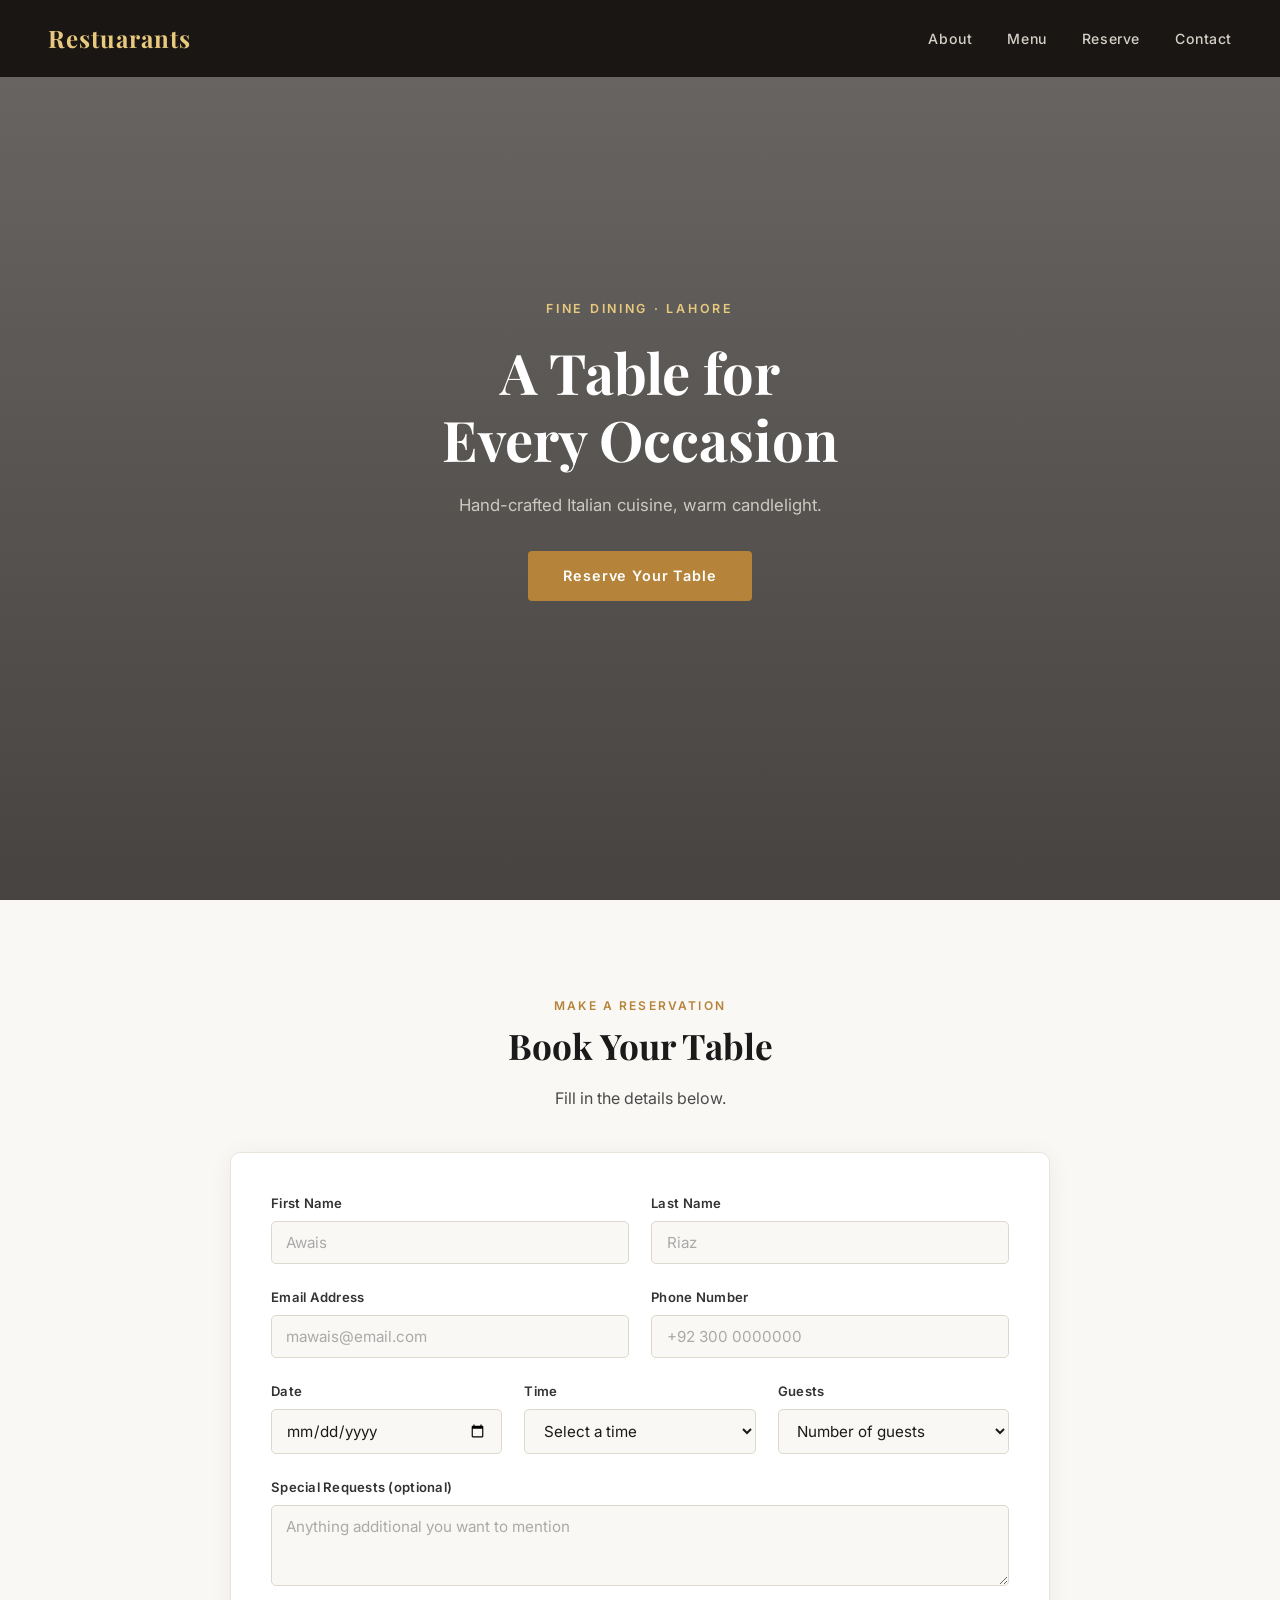
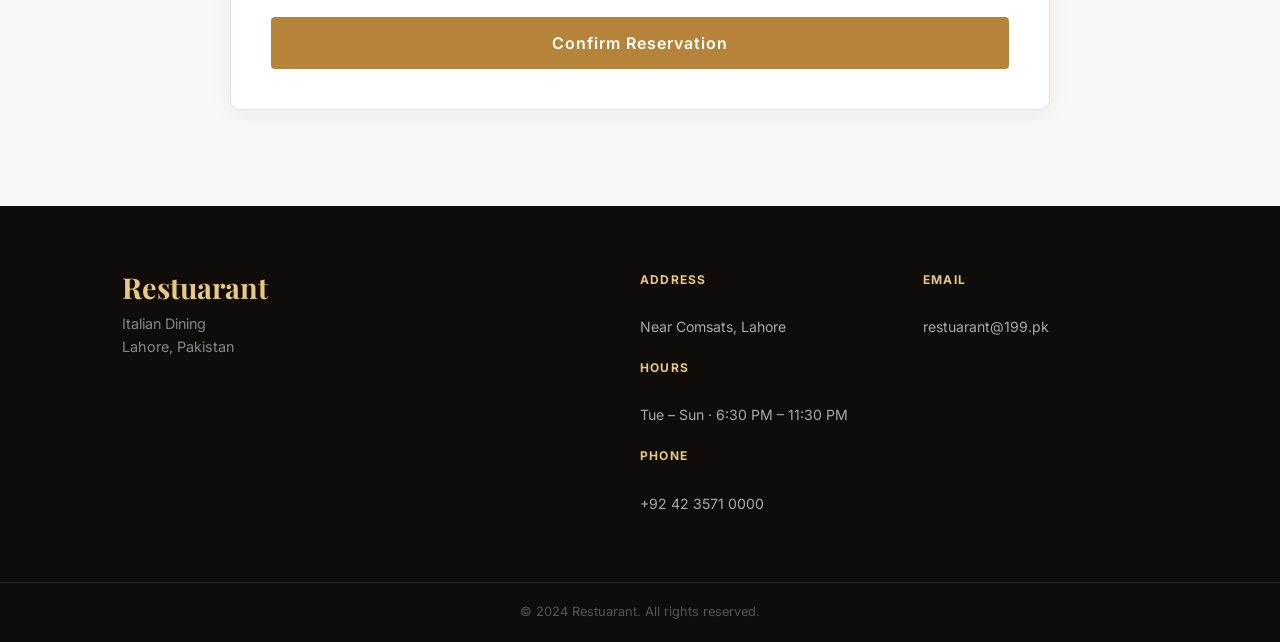
==== index.html @ 274c19af "Updated the layout" ====
<!doctype html>
<html lang="en">
  <head>
    <meta charset="UTF-8" />
    <meta name="viewport" content="width=device-width, initial-scale=1.0" />
    <title>Restaurant</title>
    <link rel="stylesheet" href="style.css" />
    <link
      href="https://fonts.googleapis.com/css2?family=Playfair+Display:wght@400;700&family=Inter:wght@300;400;500;600&display=swap"
      rel="stylesheet"
    />
  </head>
  <body>
    <nav class="navbar">
      <div class="nav-logo">Restuarants</div>
      <ul class="nav-links">
        <li><a href="#about">About</a></li>
        <li><a href="#menu">Menu</a></li>
        <li><a href="#booking">Reserve</a></li>
        <li><a href="#contact">Contact</a></li>
      </ul>
    </nav>

    <section class="hero">
      <div class="hero-overlay"></div>
      <div class="hero-content">
        <p class="hero-eyebrow">Fine Dining · Lahore</p>
        <h1 class="hero-title">A Table for<br />Every Occasion</h1>
        <p class="hero-subtitle">
          Hand-crafted Italian cuisine, warm candlelight.
        </p>
        <a href="#booking" class="btn-primary">Reserve Your Table</a>
      </div>
    </section>

    <!-- BOOKING FORM -->
    <section class="booking" id="booking">
      <div class="container">
        <span class="section-label center">Make a Reservation</span>
        <h2 class="center">Book Your Table</h2>
        <p class="booking-sub center">Fill in the details below.</p>

        <div class="form-card">
          <div class="form-row">
            <div class="form-group">
              <label for="fname">First Name</label>
              <input type="text" id="fname" placeholder="Awais" />
            </div>
            <div class="form-group">
              <label for="lname">Last Name</label>
              <input type="text" id="lname" placeholder="Riaz" />
            </div>
          </div>

          <div class="form-row">
            <div class="form-group">
              <label for="email">Email Address</label>
              <input type="email" id="email" placeholder="mawais@email.com" />
            </div>
            <div class="form-group">
              <label for="phone">Phone Number</label>
              <input type="tel" id="phone" placeholder="+92 300 0000000" />
            </div>
          </div>

          <div class="form-row">
            <div class="form-group">
              <label for="date">Date</label>
              <input type="date" id="date" />
            </div>
            <div class="form-group">
              <label for="time">Time</label>
              <select id="time">
                <option value="">Select a time</option>
                <option>7:00 PM</option>
                <option>7:30 PM</option>
                <option>8:00 PM</option>
                <option>8:30 PM</option>
                <option>9:00 PM</option>
                <option>9:30 PM</option>
              </select>
            </div>
            <div class="form-group">
              <label for="guests">Guests</label>
              <select id="guests">
                <option value="">Number of guests</option>
                <option>1</option>
                <option>2</option>
                <option>3</option>
                <option>4</option>
                <option>5 - 8</option>
                <option>9 or more</option>
              </select>
            </div>
          </div>

          <div class="form-group">
            <label for="notes">Special Requests (optional)</label>
            <textarea
              id="notes"
              rows="3"
              placeholder="Anything additional you want to mention"
            ></textarea>
          </div>

          <button class="btn-primary full-width">Confirm Reservation</button>
        </div>
      </div>
    </section>

    <footer class="footer" id="contact">
      <div class="container footer-grid">
        <div class="footer-brand">
          <h3>Restuarant</h3>
          <p>Italian Dining<br />Lahore, Pakistan</p>
        </div>
        <div class="footer-info">
          <p><strong>Address</strong><br />Near Comsats, Lahore</p>
          <p><strong>Hours</strong><br />Tue – Sun · 6:30 PM – 11:30 PM</p>
          <p><strong>Phone</strong><br />+92 42 3571 0000</p>
        </div>
        <div class="footer-info">
          <p><strong>Email</strong><br />restuarant@199.pk</p>
        </div>
      </div>
      <div class="footer-bottom">
        <p>© 2024 Restuarant. All rights reserved.</p>
      </div>
    </footer>
  </body>
</html>
---- style.css ----
/* =============================================
   LA TAVOLA — RESTAURANT BOOKING PAGE
   style.css
   ============================================= */

/* ---------- RESET & BASE ---------- */
*, *::before, *::after {
  box-sizing: border-box;
  margin: 0;
  padding: 0;
}

html {
  scroll-behavior: smooth;
}

body {
  font-family: 'Inter', sans-serif;
  font-weight: 400;
  color: #1a1a1a;
  background-color: #faf8f5;
  line-height: 1.6;
}

/* ---------- TYPOGRAPHY ---------- */
h1, h2, h3 {
  font-family: 'Playfair Display', serif;
  line-height: 1.2;
}

h1 { font-size: 3.5rem; font-weight: 700; }
h2 { font-size: 2.2rem; font-weight: 700; margin-bottom: 1.2rem; }
h3 { font-size: 1.15rem; font-weight: 700; margin-bottom: 0.4rem; }

p {
  font-size: 1rem;
  color: #4a4a4a;
  margin-bottom: 1rem;
}

.center { text-align: center; }

/* ---------- LAYOUT HELPER ---------- */
.container {
  max-width: 1100px;
  margin: 0 auto;
  padding: 0 2rem;
}

/* ---------- SECTION LABEL (eyebrow) ---------- */
.section-label {
  display: block;
  font-size: 0.75rem;
  font-weight: 600;
  letter-spacing: 0.18em;
  text-transform: uppercase;
  color: #b5843a;
  margin-bottom: 0.6rem;
}

.section-label.center {
  text-align: center;
}

/* ---------- BUTTON ---------- */
.btn-primary {
  display: inline-block;
  background-color: #b5843a;
  color: #fff;
  font-family: 'Inter', sans-serif;
  font-size: 0.9rem;
  font-weight: 600;
  letter-spacing: 0.06em;
  text-decoration: none;
  padding: 0.85rem 2.2rem;
  border: none;
  border-radius: 4px;
  cursor: pointer;
  transition: background-color 0.25s ease;
}

.btn-primary:hover {
  background-color: #9a6e2f;
}

.btn-primary.full-width {
  width: 100%;
  text-align: center;
  margin-top: 0.5rem;
  padding: 1rem;
  font-size: 1rem;
}

/* ============================================================
   NAVBAR
   ============================================================ */
.navbar {
  position: fixed;
  top: 0;
  left: 0;
  width: 100%;
  z-index: 100;
  display: flex;
  justify-content: space-between;
  align-items: center;
  padding: 1.2rem 3rem;
  background-color: rgba(15, 12, 9, 0.88);
  backdrop-filter: blur(6px);
}

.nav-logo {
  font-family: 'Playfair Display', serif;
  font-size: 1.5rem;
  font-weight: 700;
  color: #e8c97e;
  letter-spacing: 0.04em;
}

.nav-links {
  list-style: none;
  display: flex;
  gap: 2.2rem;
}

.nav-links a {
  text-decoration: none;
  color: #d4d0c8;
  font-size: 0.88rem;
  font-weight: 500;
  letter-spacing: 0.04em;
  transition: color 0.2s;
}

.nav-links a:hover {
  color: #e8c97e;
}

/* ============================================================
   HERO SECTION
   ============================================================ */
.hero {
  position: relative;
  height: 100vh;
  min-height: 580px;
  background-image: url('https://images.unsplash.com/photo-1517248135467-4c7edcad34c4?w=1600&auto=format&fit=crop&q=80');
  background-size: cover;
  background-position: center;
  display: flex;
  align-items: center;
  justify-content: center;
}

.hero-overlay {
  position: absolute;
  inset: 0;
  background: linear-gradient(to bottom, rgba(10,7,4,0.60) 0%, rgba(10,7,4,0.75) 100%);
}

.hero-content {
  position: relative;
  text-align: center;
  color: #fff;
  max-width: 680px;
  padding: 0 1.5rem;
}

.hero-eyebrow {
  font-size: 0.78rem;
  font-weight: 600;
  letter-spacing: 0.22em;
  text-transform: uppercase;
  color: #e8c97e;
  margin-bottom: 1.2rem;
}

.hero-title {
  color: #fff;
  margin-bottom: 1.2rem;
}

.hero-subtitle {
  font-size: 1.05rem;
  color: #ccc9c1;
  margin-bottom: 2rem;
}

/* ============================================================
   ABOUT SECTION
   ============================================================ */
.about {
  padding: 6rem 0;
  background-color: #faf8f5;
}

.about-grid {
  display: flex;
  gap: 5rem;
  align-items: center;
  flex-wrap: wrap;
}

.about-text {
  flex: 1;
  min-width: 280px;
}

.about-text h2 {
  margin-bottom: 1rem;
}

.about-stats {
  flex: 0 0 auto;
  display: grid;
  grid-template-columns: 1fr 1fr;
  gap: 2rem;
}

.stat {
  text-align: center;
  padding: 1.5rem 2rem;
  background: #fff;
  border: 1px solid #e8e4dc;
  border-radius: 6px;
}

.stat-number {
  display: block;
  font-family: 'Playfair Display', serif;
  font-size: 2rem;
  font-weight: 700;
  color: #b5843a;
}

.stat-label {
  display: block;
  font-size: 0.78rem;
  font-weight: 500;
  letter-spacing: 0.08em;
  color: #888;
  text-transform: uppercase;
  margin-top: 0.3rem;
}

/* ============================================================
   MENU SECTION
   ============================================================ */
.menu {
  padding: 6rem 0;
  background-color: #f2ede4;
}

.menu h2 {
  margin-bottom: 3rem;
}

.menu-grid {
  display: grid;
  grid-template-columns: repeat(3, 1fr);
  gap: 2rem;
}

.menu-card {
  background: #fff;
  border-radius: 8px;
  overflow: hidden;
  box-shadow: 0 2px 12px rgba(0,0,0,0.07);
  transition: transform 0.25s ease, box-shadow 0.25s ease;
}

.menu-card:hover {
  transform: translateY(-4px);
  box-shadow: 0 8px 28px rgba(0,0,0,0.12);
}

/* Gradient placeholder images for each menu card */
.menu-img {
  height: 190px;
  width: 100%;
}

.menu-img-1 {
  background: linear-gradient(135deg, #e8d5a3 0%, #c8a96e 100%);
}

.menu-img-2 {
  background: linear-gradient(135deg, #c4a882 0%, #8c6340 100%);
}

.menu-img-3 {
  background: linear-gradient(135deg, #d4b896 0%, #a07850 100%);
}

.menu-info {
  padding: 1.4rem;
}

.menu-tag {
  display: inline-block;
  font-size: 0.7rem;
  font-weight: 600;
  letter-spacing: 0.12em;
  text-transform: uppercase;
  color: #b5843a;
  background-color: #fdf3e0;
  padding: 0.2rem 0.6rem;
  border-radius: 3px;
  margin-bottom: 0.7rem;
}

.menu-info p {
  font-size: 0.9rem;
  color: #666;
  margin-bottom: 1rem;
}

.menu-price {
  font-family: 'Playfair Display', serif;
  font-size: 1.1rem;
  font-weight: 700;
  color: #1a1a1a;
}

/* ============================================================
   BOOKING SECTION
   ============================================================ */
.booking {
  padding: 6rem 0;
  background-color: #faf8f5;
}

.booking-sub {
  max-width: 480px;
  margin: 0 auto 2.5rem;
  text-align: center;
}

.form-card {
  background: #fff;
  border: 1px solid #e8e4dc;
  border-radius: 10px;
  padding: 2.5rem;
  max-width: 820px;
  margin: 0 auto;
  box-shadow: 0 4px 24px rgba(0,0,0,0.06);
}

/* Form rows use flexbox */
.form-row {
  display: flex;
  gap: 1.4rem;
  margin-bottom: 1.4rem;
  flex-wrap: wrap;
}

.form-group {
  display: flex;
  flex-direction: column;
  flex: 1;
  min-width: 180px;
}

.form-group label {
  font-size: 0.82rem;
  font-weight: 600;
  color: #333;
  margin-bottom: 0.45rem;
  letter-spacing: 0.02em;
}

.form-group input,
.form-group select,
.form-group textarea {
  font-family: 'Inter', sans-serif;
  font-size: 0.95rem;
  color: #1a1a1a;
  background-color: #faf8f5;
  border: 1px solid #ddd8ce;
  border-radius: 5px;
  padding: 0.7rem 0.9rem;
  outline: none;
  transition: border-color 0.2s ease;
  resize: vertical;
}

.form-group input::placeholder,
.form-group textarea::placeholder {
  color: #aaa;
}

.form-group input:focus,
.form-group select:focus,
.form-group textarea:focus {
  border-color: #b5843a;
  background-color: #fff;
}

/* Standalone form-group (no row wrapper) */
.form-card > .form-group {
  margin-bottom: 1.4rem;
}

/* ============================================================
   FOOTER
   ============================================================ */
.footer {
  background-color: #0f0c09;
  color: #ccc9c0;
  padding: 4rem 0 0;
}

.footer-grid {
  display: grid;
  grid-template-columns: 2fr 1fr 1fr;
  gap: 3rem;
  padding-bottom: 3rem;
}

.footer-brand h3 {
  font-family: 'Playfair Display', serif;
  font-size: 1.8rem;
  color: #e8c97e;
  margin-bottom: 0.5rem;
}

.footer-brand p {
  color: #888;
  font-size: 0.9rem;
}

.footer-info p {
  font-size: 0.88rem;
  color: #aaa;
  margin-bottom: 1.2rem;
}

.footer-info strong {
  display: block;
  color: #e8c97e;
  font-size: 0.75rem;
  letter-spacing: 0.1em;
  text-transform: uppercase;
  margin-bottom: 0.3rem;
}

.footer-bottom {
  border-top: 1px solid #2a2620;
  padding: 1.2rem 2rem;
  text-align: center;
}

.footer-bottom p {
  font-size: 0.8rem;
  color: #555;
  margin: 0;
}

/* ============================================================
   RESPONSIVE — CSS GRID adapts at smaller screens
   ============================================================ */
@media (max-width: 900px) {
  h1 { font-size: 2.6rem; }

  .navbar { padding: 1rem 1.5rem; }

  .about-grid {
    flex-direction: column;
    gap: 3rem;
  }

  .menu-grid {
    grid-template-columns: 1fr 1fr;
  }

  .footer-grid {
    grid-template-columns: 1fr 1fr;
  }
}

@media (max-width: 600px) {
  h1 { font-size: 2rem; }
  h2 { font-size: 1.7rem; }

  .nav-links { display: none; }

  .menu-grid {
    grid-template-columns: 1fr;
  }

  .form-row {
    flex-direction: column;
  }

  .footer-grid {
    grid-template-columns: 1fr;
  }

  .about-stats {
    grid-template-columns: 1fr 1fr;
    width: 100%;
  }
}
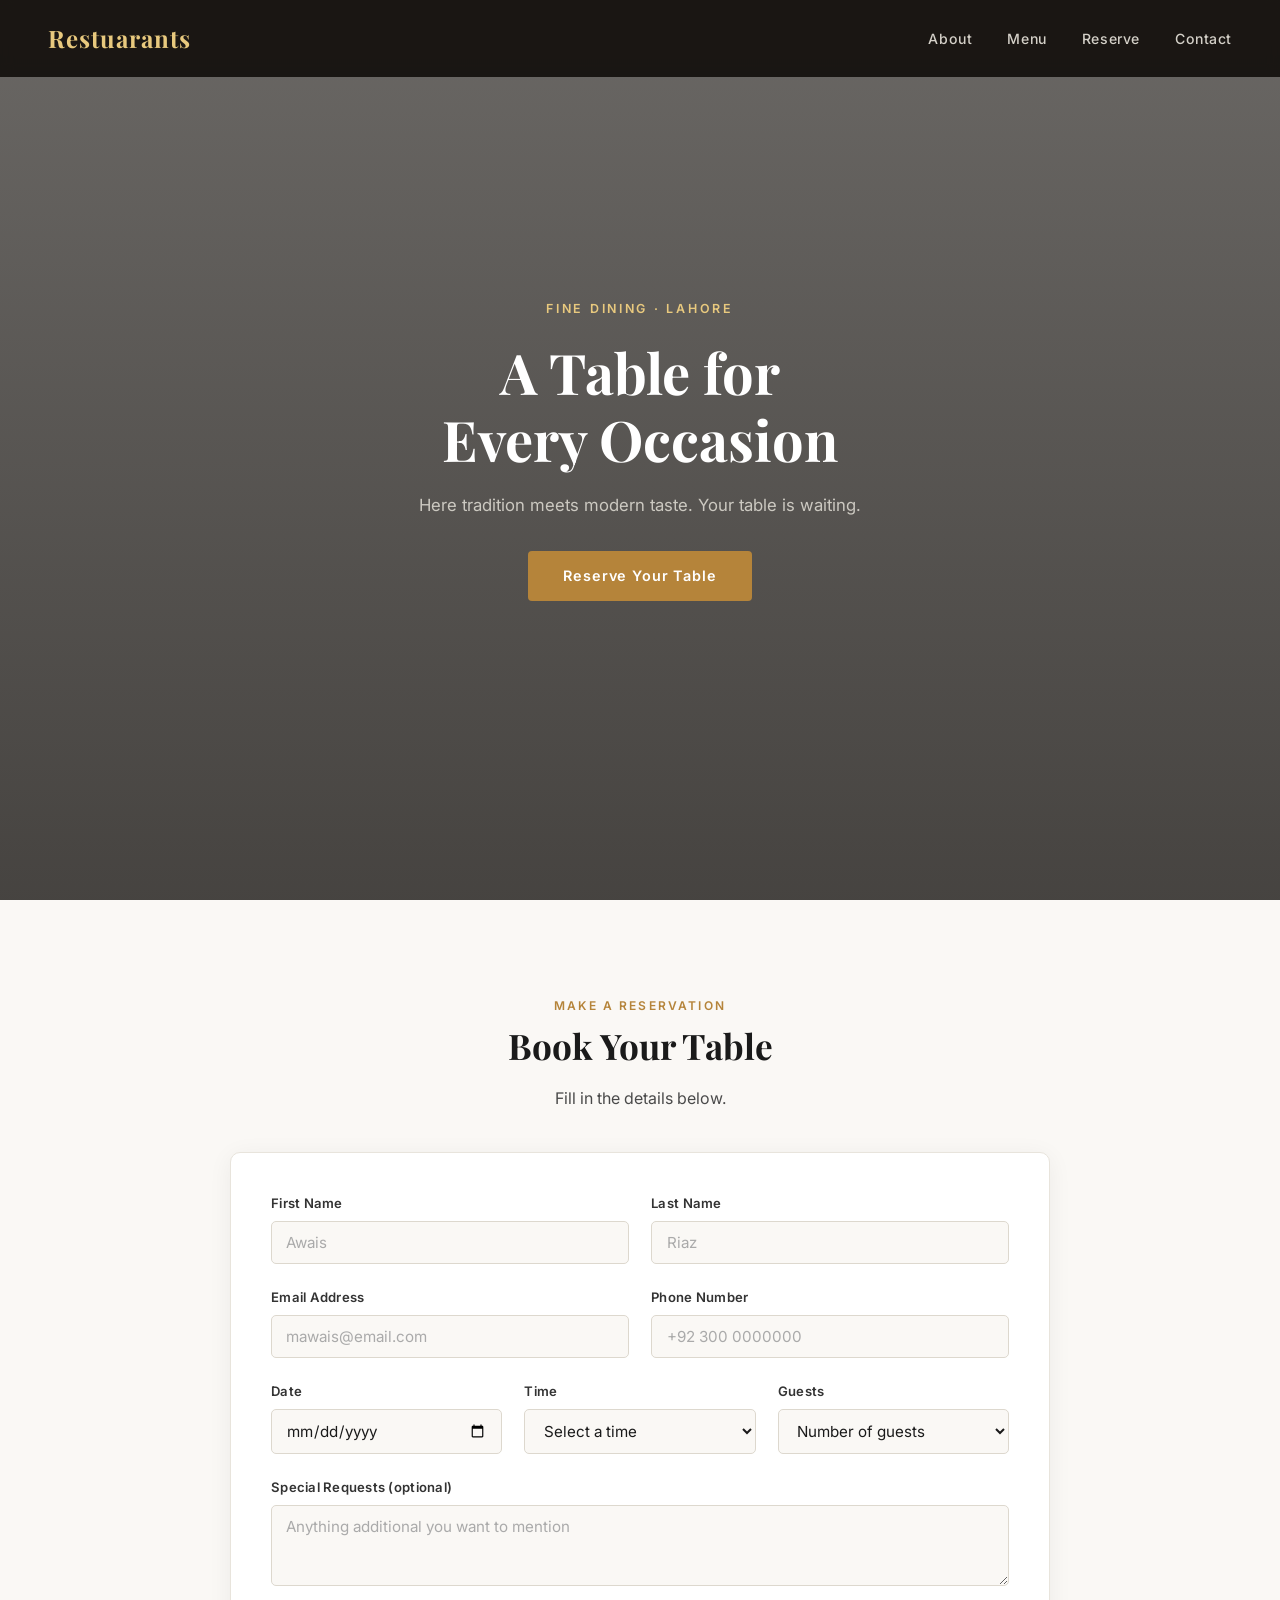
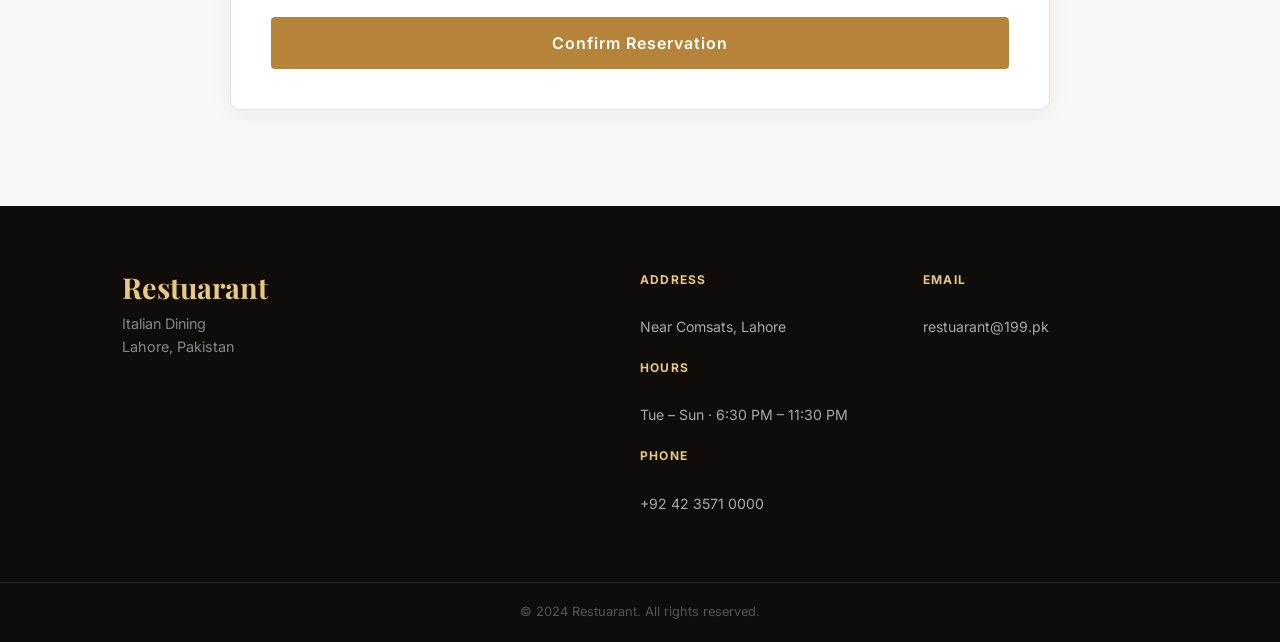
==== commit ba1f33d5: "Updated the landing page tag line" ====
--- a/index.html
+++ b/index.html
@@ -27,13 +27,12 @@
         <p class="hero-eyebrow">Fine Dining · Lahore</p>
         <h1 class="hero-title">A Table for<br />Every Occasion</h1>
         <p class="hero-subtitle">
-          Hand-crafted Italian cuisine, warm candlelight.
+          Here tradition meets modern taste. Your table is waiting.
         </p>
         <a href="#booking" class="btn-primary">Reserve Your Table</a>
       </div>
     </section>
 
-    <!-- BOOKING FORM -->
     <section class="booking" id="booking">
       <div class="container">
         <span class="section-label center">Make a Reservation</span>
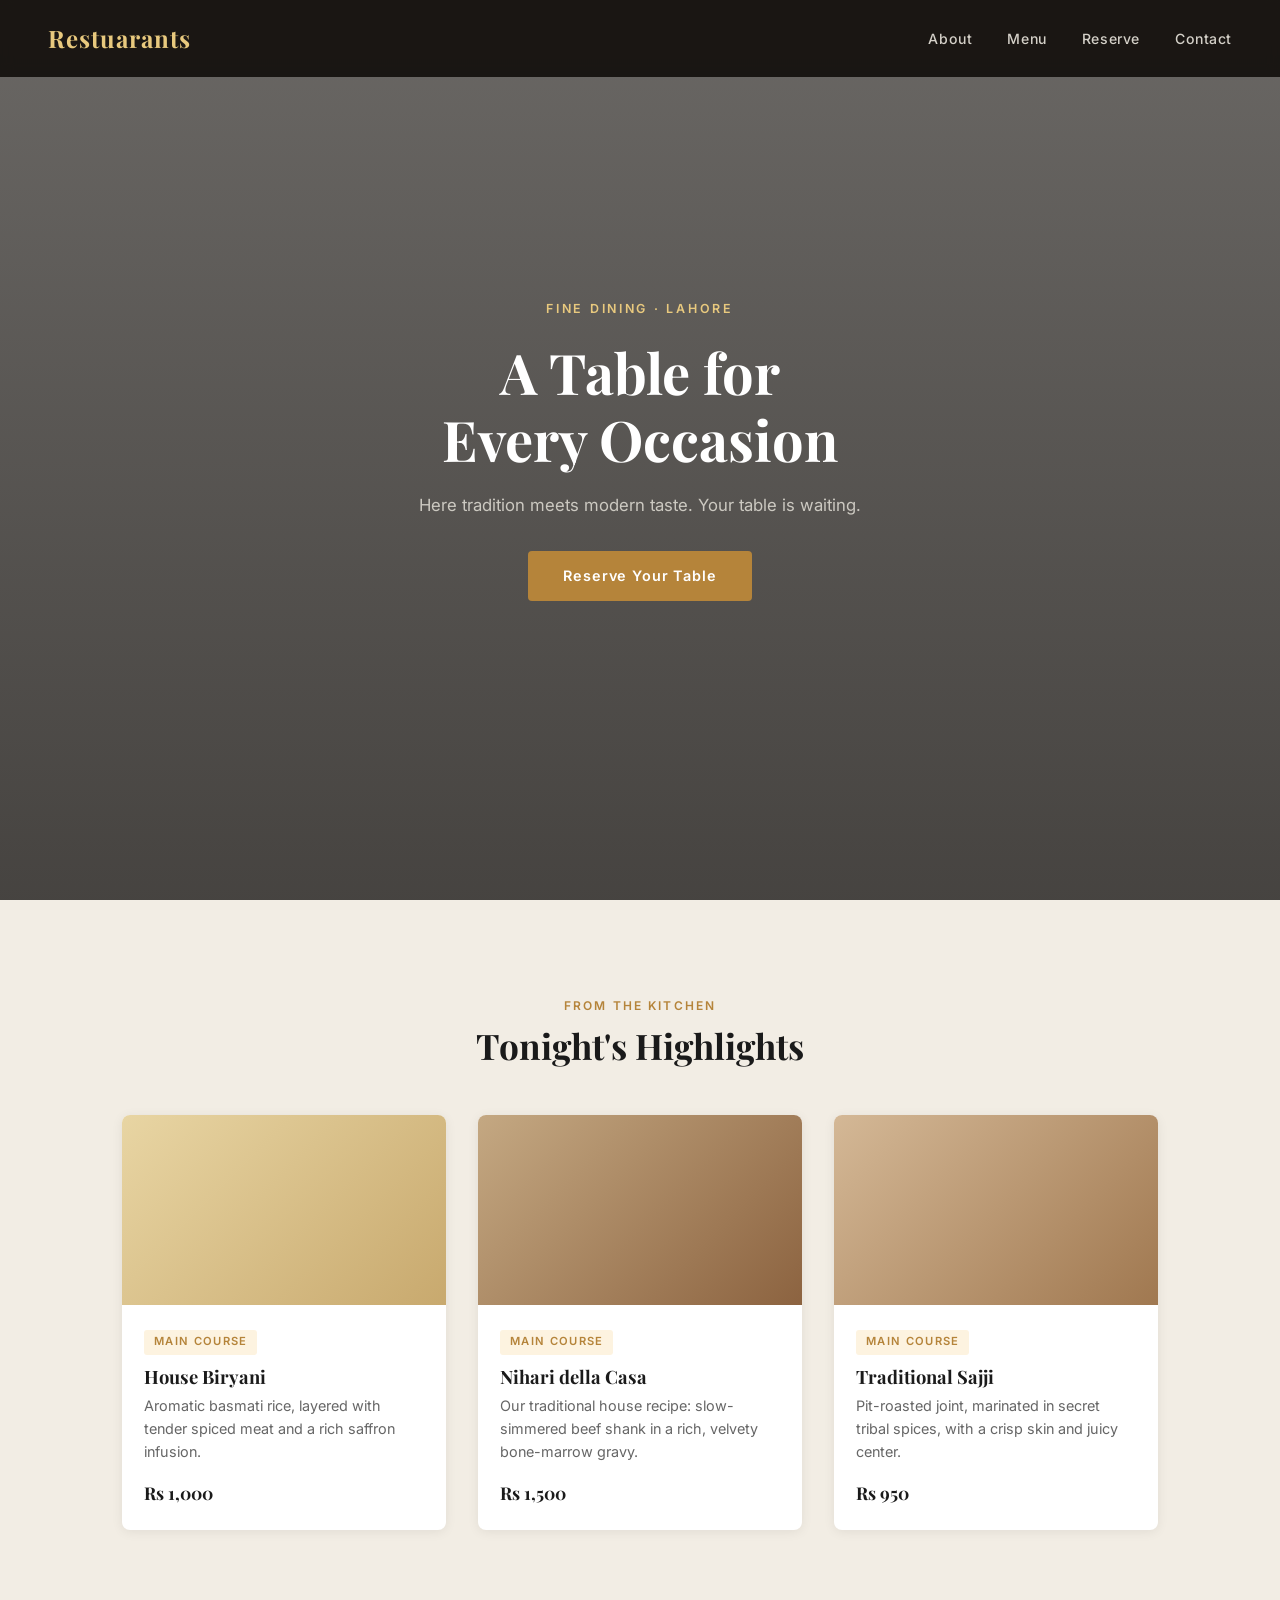
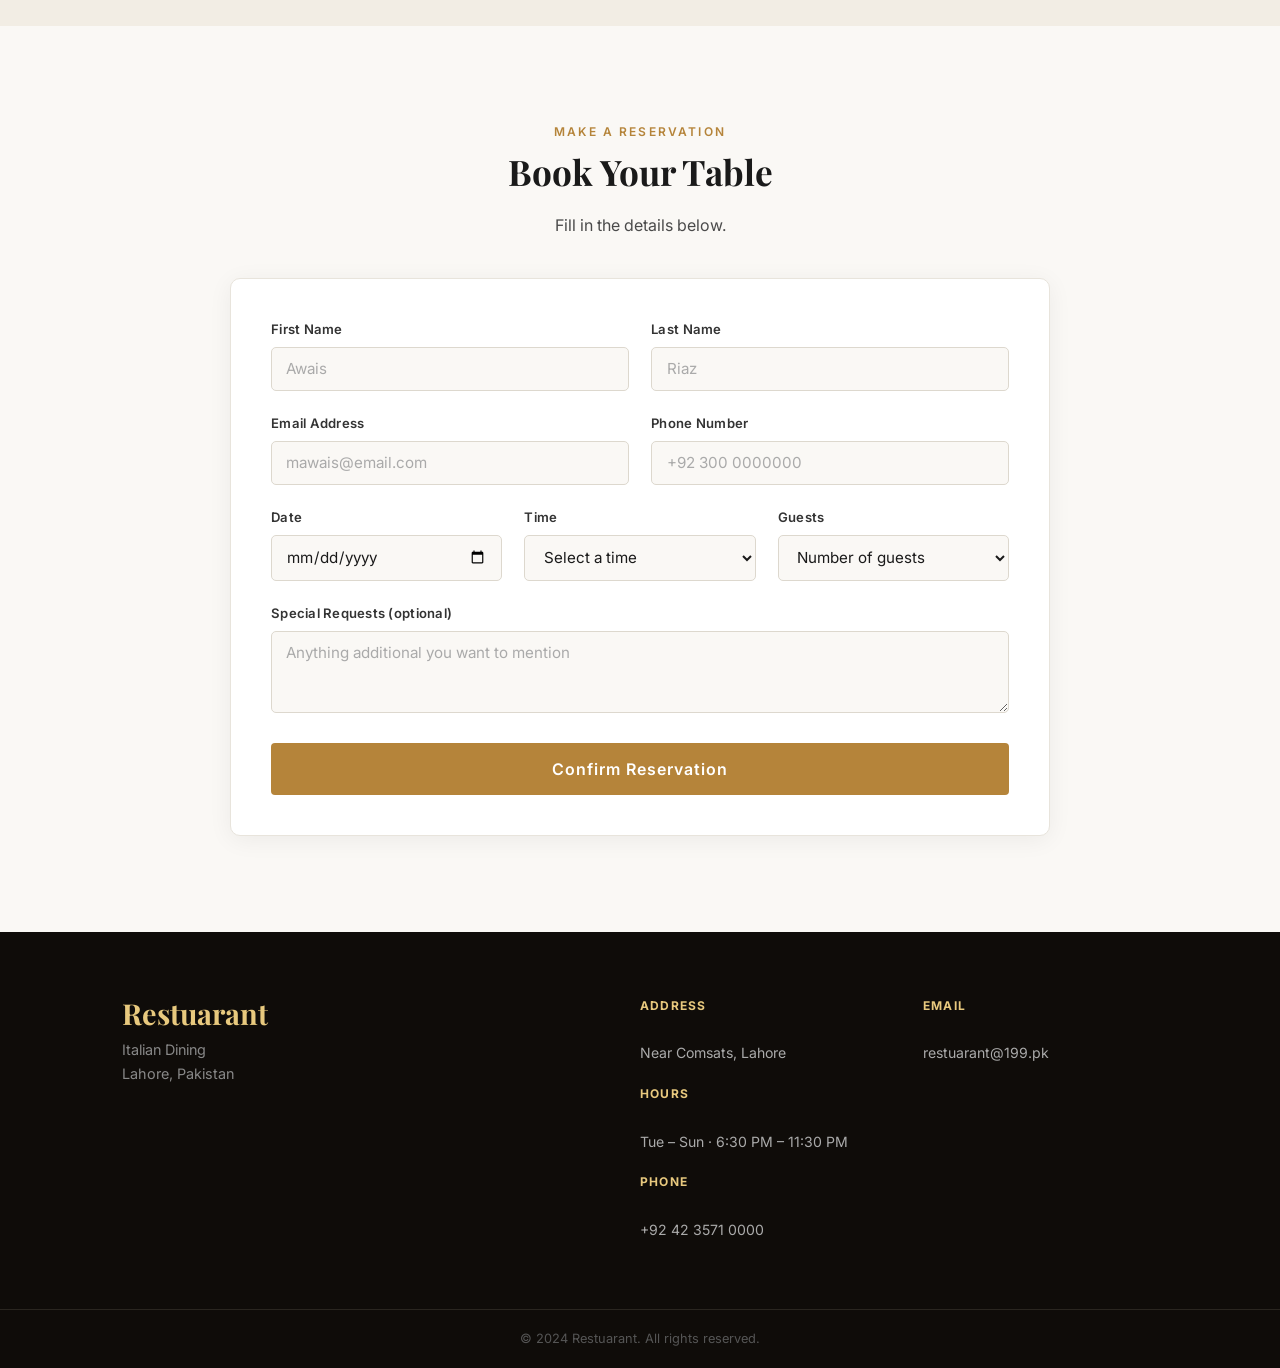
==== commit 560c4c4b: "Added the Menu section" ====
--- a/index.html
+++ b/index.html
@@ -30,6 +30,53 @@
           Here tradition meets modern taste. Your table is waiting.
         </p>
         <a href="#booking" class="btn-primary">Reserve Your Table</a>
+      </div>
+    </section>
+
+    <section class="menu" id="menu">
+      <div class="container">
+        <span class="section-label center">From the Kitchen</span>
+        <h2 class="center">Tonight's Highlights</h2>
+        <div class="menu-grid">
+          <div class="menu-card">
+            <div class="menu-img menu-img-1"></div>
+            <div class="menu-info">
+              <span class="menu-tag">Main Course</span>
+              <h3>House Biryani</h3>
+              <p>
+                Aromatic basmati rice, layered with tender spiced meat and a
+                rich saffron infusion.
+              </p>
+              <span class="menu-price">Rs 1,000</span>
+            </div>
+          </div>
+
+          <div class="menu-card">
+            <div class="menu-img menu-img-2"></div>
+            <div class="menu-info">
+              <span class="menu-tag">Main Course</span>
+              <h3>Nihari della Casa</h3>
+              <p>
+                Our traditional house recipe: slow-simmered beef shank in a
+                rich, velvety bone-marrow gravy.
+              </p>
+              <span class="menu-price">Rs 1,500</span>
+            </div>
+          </div>
+
+          <div class="menu-card">
+            <div class="menu-img menu-img-3"></div>
+            <div class="menu-info">
+              <span class="menu-tag">Main Course</span>
+              <h3>Traditional Sajji</h3>
+              <p>
+                Pit-roasted joint, marinated in secret tribal spices, with a
+                crisp skin and juicy center.
+              </p>
+              <span class="menu-price">Rs 950</span>
+            </div>
+          </div>
+        </div>
       </div>
     </section>
 
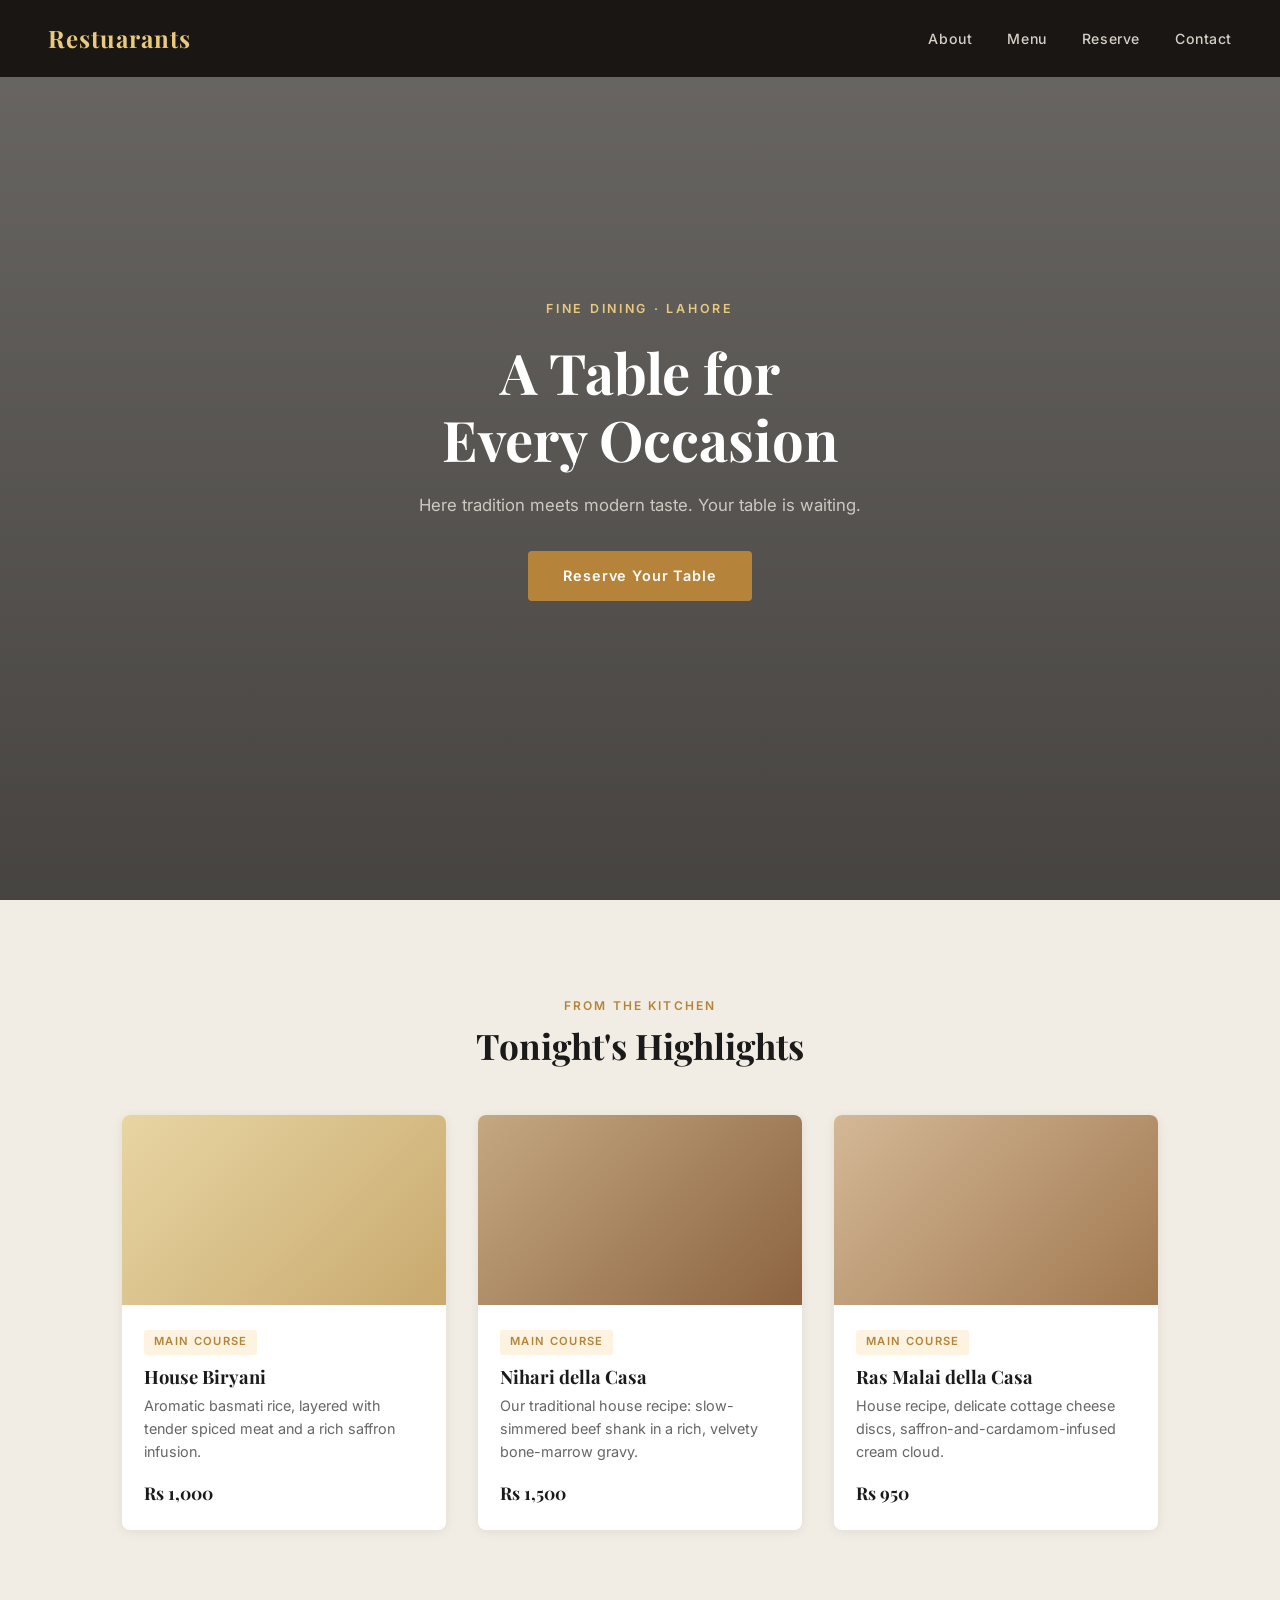
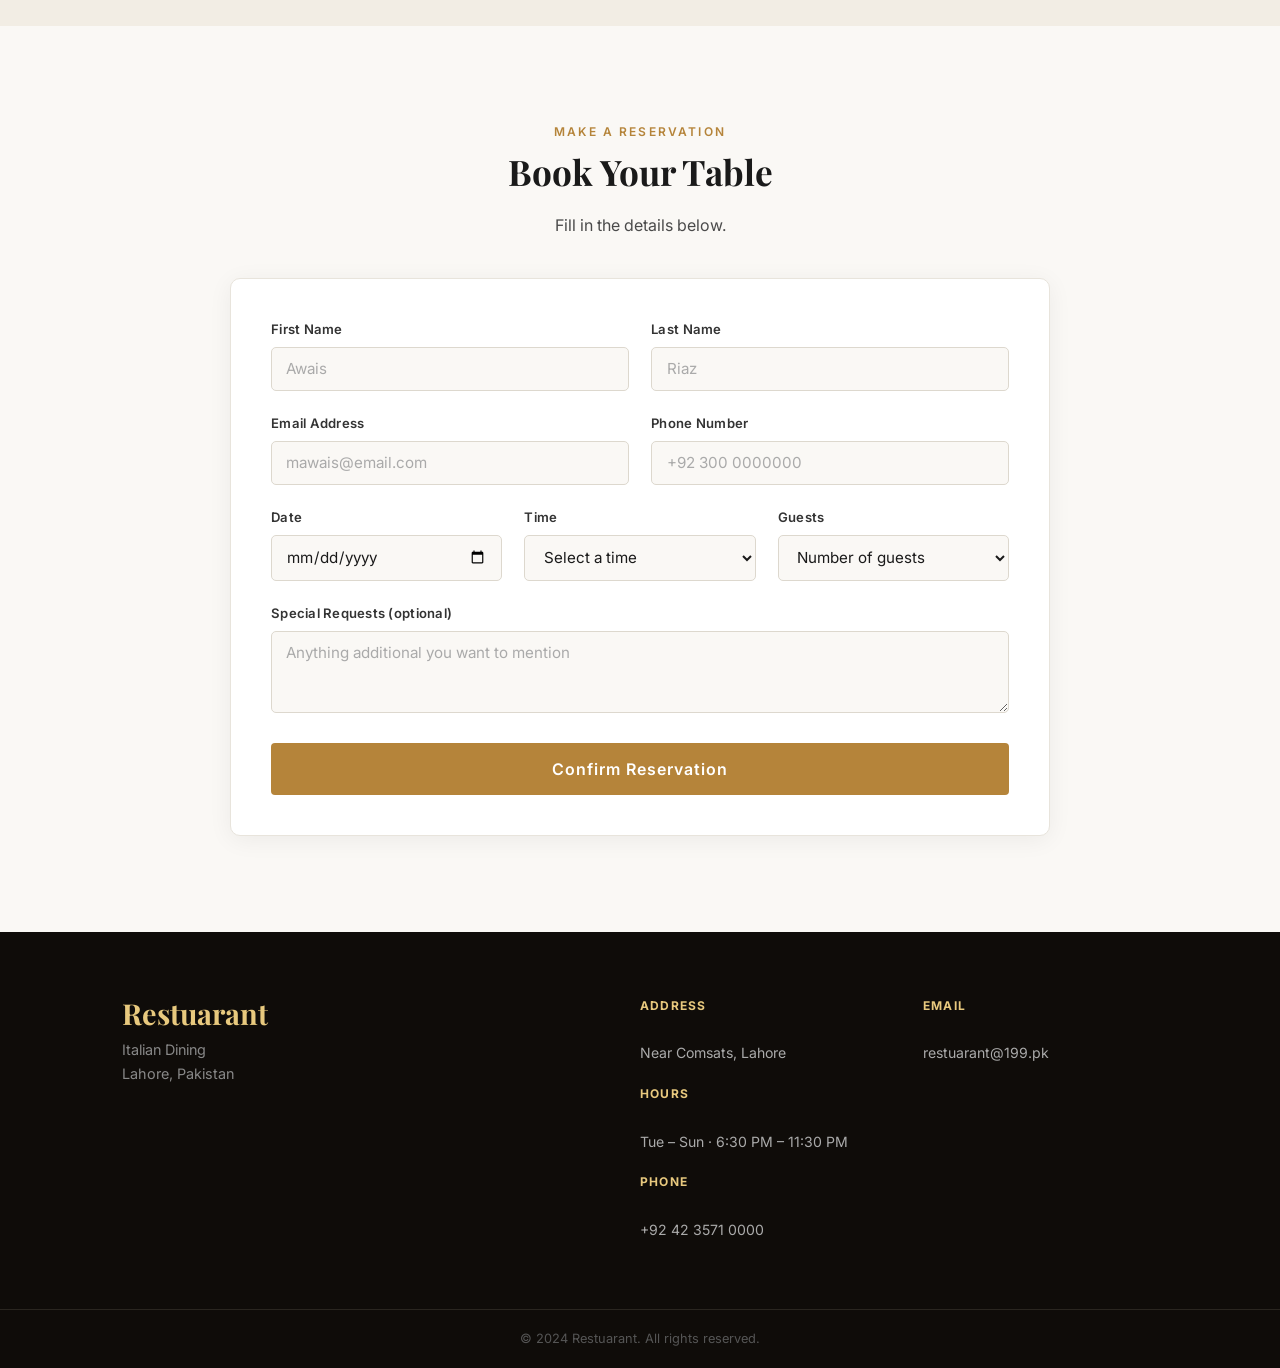
==== commit 9d71a6a9: "Updated the menu by adding the Dessert" ====
--- a/index.html
+++ b/index.html
@@ -68,10 +68,10 @@
             <div class="menu-img menu-img-3"></div>
             <div class="menu-info">
               <span class="menu-tag">Main Course</span>
-              <h3>Traditional Sajji</h3>
+              <h3>Ras Malai della Casa</h3>
               <p>
-                Pit-roasted joint, marinated in secret tribal spices, with a
-                crisp skin and juicy center.
+                House recipe, delicate cottage cheese discs,
+                saffron-and-cardamom-infused cream cloud.
               </p>
               <span class="menu-price">Rs 950</span>
             </div>
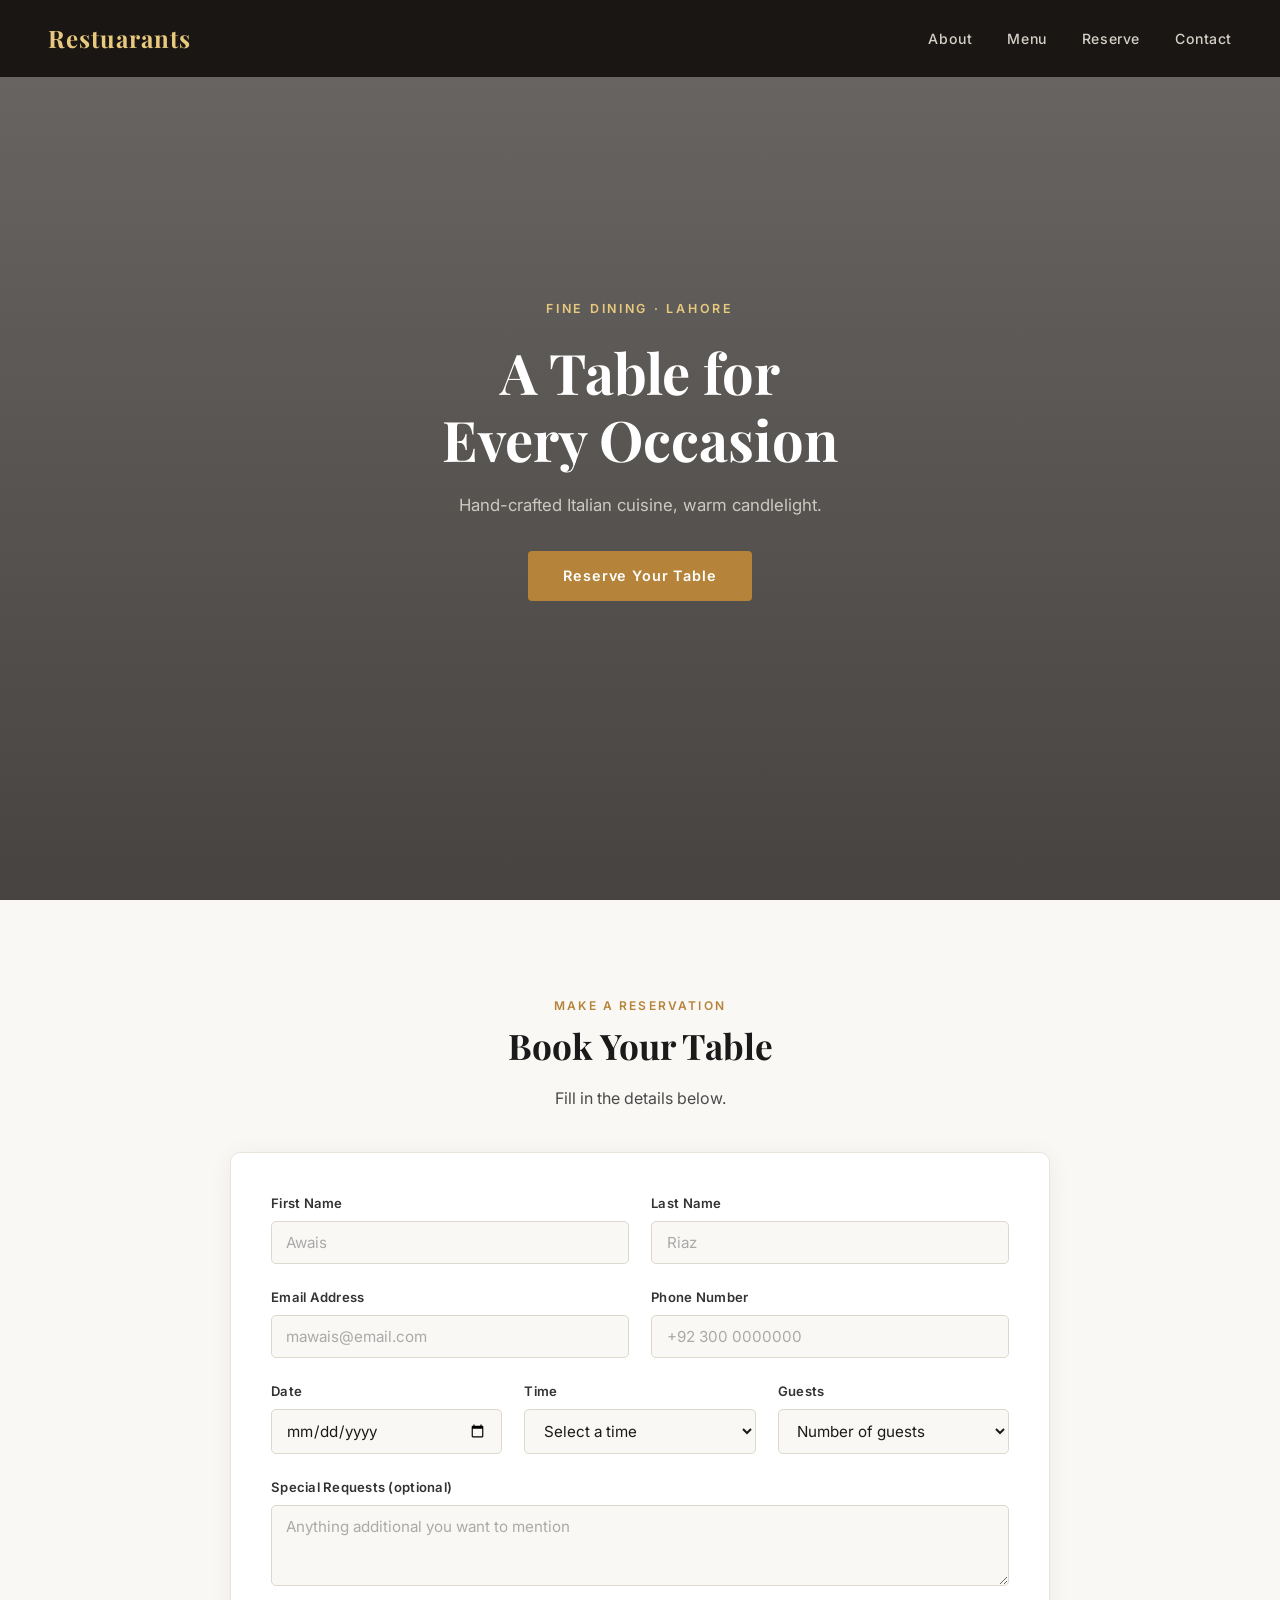
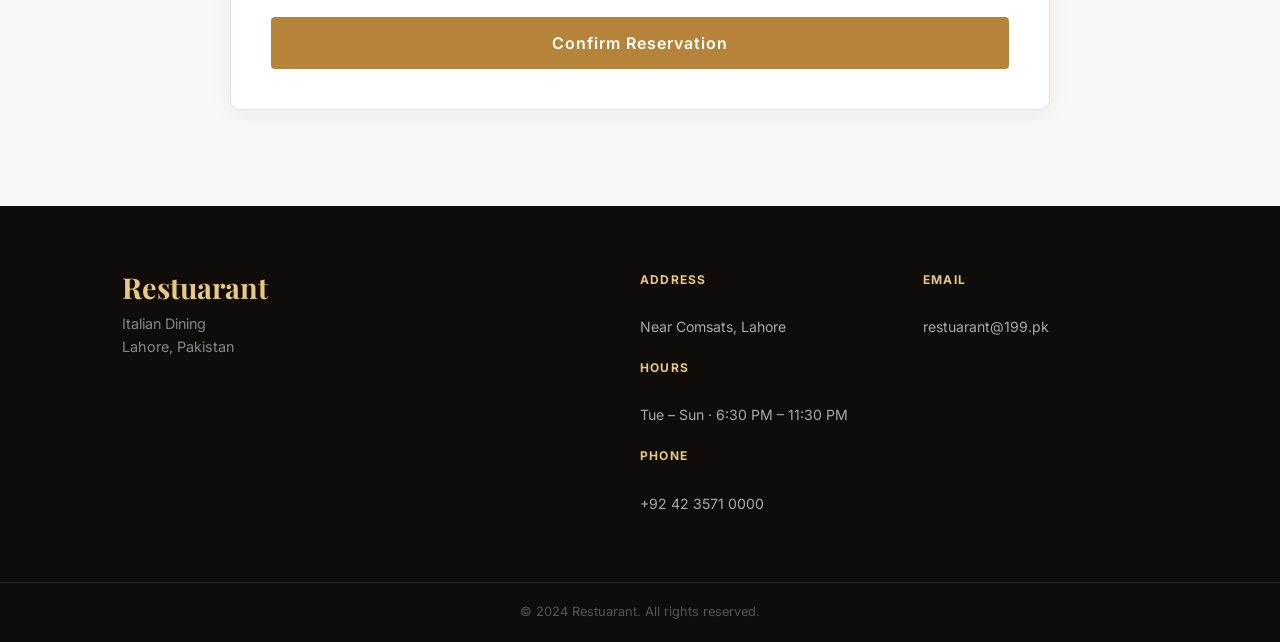
==== commit 57c38935: "Updated the local  repository" ====
--- a/index.html
+++ b/index.html
@@ -27,56 +27,9 @@
         <p class="hero-eyebrow">Fine Dining · Lahore</p>
         <h1 class="hero-title">A Table for<br />Every Occasion</h1>
         <p class="hero-subtitle">
-          Here tradition meets modern taste. Your table is waiting.
+          Hand-crafted Italian cuisine, warm candlelight.
         </p>
         <a href="#booking" class="btn-primary">Reserve Your Table</a>
-      </div>
-    </section>
-
-    <section class="menu" id="menu">
-      <div class="container">
-        <span class="section-label center">From the Kitchen</span>
-        <h2 class="center">Tonight's Highlights</h2>
-        <div class="menu-grid">
-          <div class="menu-card">
-            <div class="menu-img menu-img-1"></div>
-            <div class="menu-info">
-              <span class="menu-tag">Main Course</span>
-              <h3>House Biryani</h3>
-              <p>
-                Aromatic basmati rice, layered with tender spiced meat and a
-                rich saffron infusion.
-              </p>
-              <span class="menu-price">Rs 1,000</span>
-            </div>
-          </div>
-
-          <div class="menu-card">
-            <div class="menu-img menu-img-2"></div>
-            <div class="menu-info">
-              <span class="menu-tag">Main Course</span>
-              <h3>Nihari della Casa</h3>
-              <p>
-                Our traditional house recipe: slow-simmered beef shank in a
-                rich, velvety bone-marrow gravy.
-              </p>
-              <span class="menu-price">Rs 1,500</span>
-            </div>
-          </div>
-
-          <div class="menu-card">
-            <div class="menu-img menu-img-3"></div>
-            <div class="menu-info">
-              <span class="menu-tag">Main Course</span>
-              <h3>Ras Malai della Casa</h3>
-              <p>
-                House recipe, delicate cottage cheese discs,
-                saffron-and-cardamom-infused cream cloud.
-              </p>
-              <span class="menu-price">Rs 950</span>
-            </div>
-          </div>
-        </div>
       </div>
     </section>
 
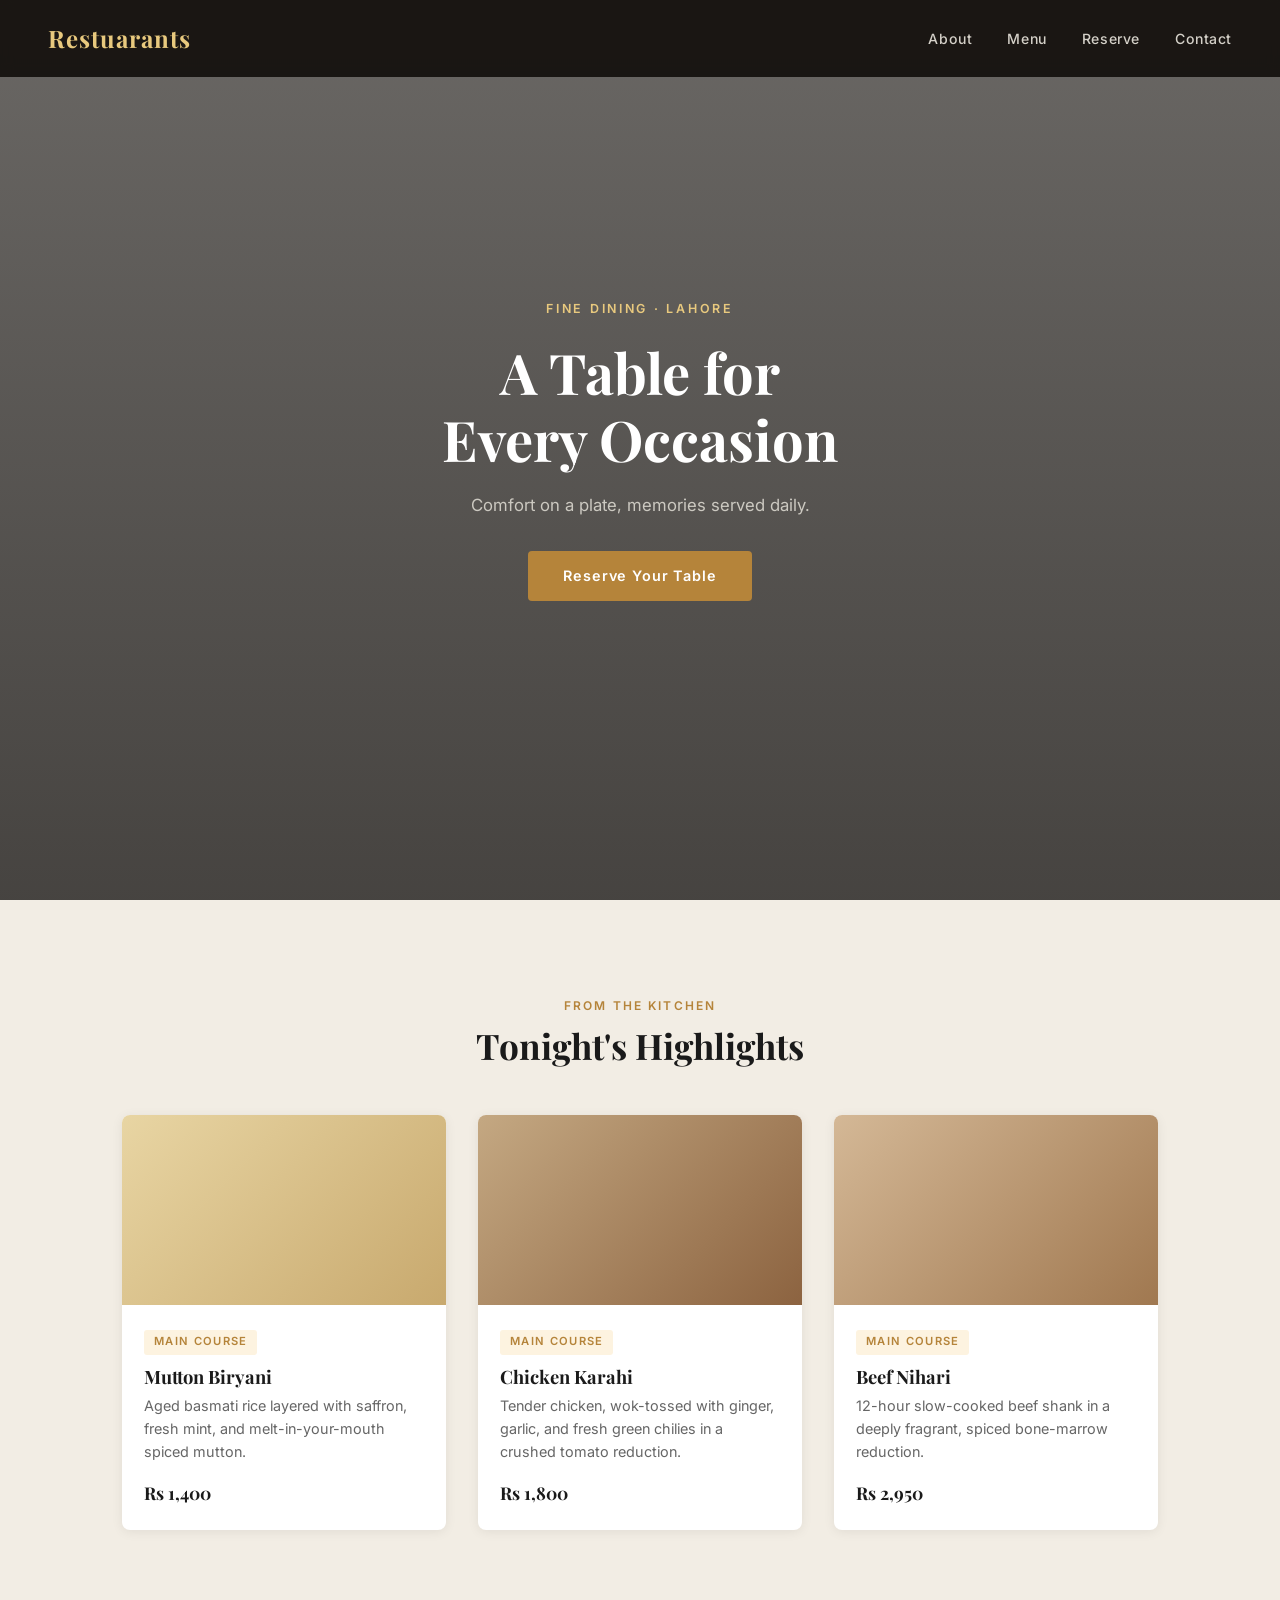
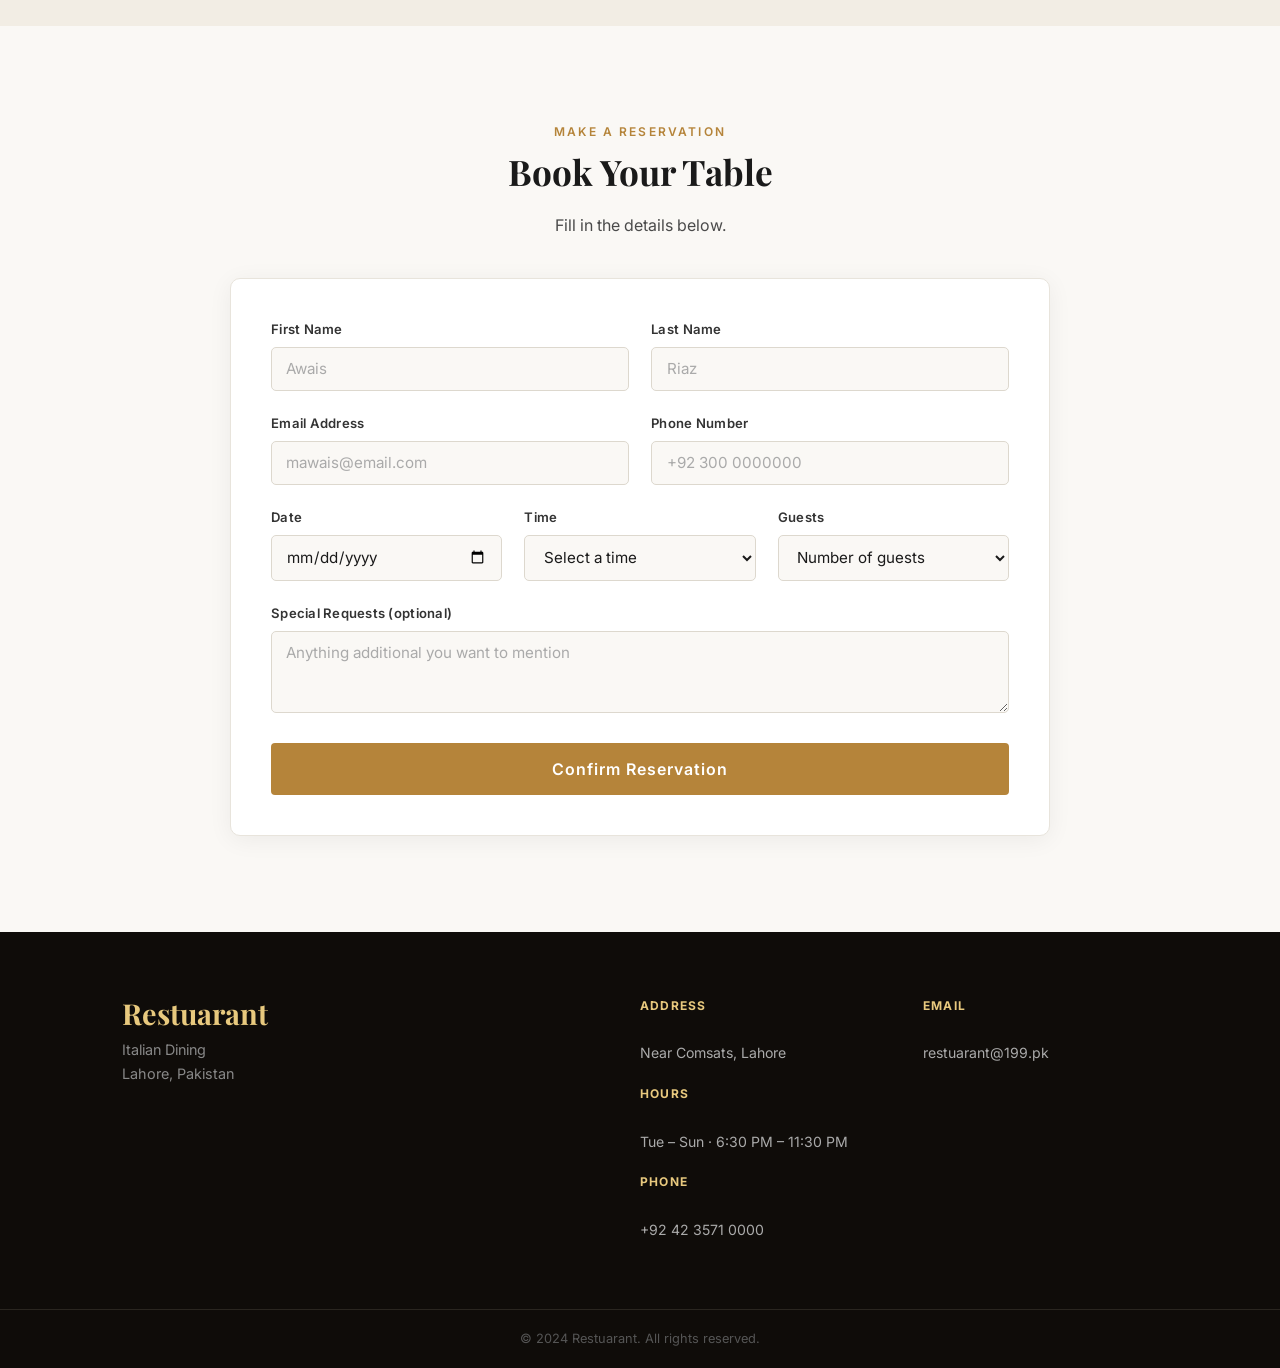
==== commit b22dea3a: "Updated the menu section" ====
--- a/index.html
+++ b/index.html
@@ -26,10 +26,57 @@
       <div class="hero-content">
         <p class="hero-eyebrow">Fine Dining · Lahore</p>
         <h1 class="hero-title">A Table for<br />Every Occasion</h1>
-        <p class="hero-subtitle">
-          Hand-crafted Italian cuisine, warm candlelight.
-        </p>
+        <p class="hero-subtitle">Comfort on a plate, memories served daily.</p>
         <a href="#booking" class="btn-primary">Reserve Your Table</a>
+      </div>
+    </section>
+
+    <!-- menu section -->
+
+    <section class="menu" id="menu">
+      <div class="container">
+        <span class="section-label center">From the Kitchen</span>
+        <h2 class="center">Tonight's Highlights</h2>
+        <div class="menu-grid">
+          <div class="menu-card">
+            <div class="menu-img menu-img-1"></div>
+            <div class="menu-info">
+              <span class="menu-tag">Main Course</span>
+              <h3>Mutton Biryani</h3>
+              <p>
+                Aged basmati rice layered with saffron, fresh mint, and
+                melt-in-your-mouth spiced mutton.
+              </p>
+              <span class="menu-price">Rs 1,400</span>
+            </div>
+          </div>
+
+          <div class="menu-card">
+            <div class="menu-img menu-img-2"></div>
+            <div class="menu-info">
+              <span class="menu-tag">Main Course</span>
+              <h3>Chicken Karahi</h3>
+              <p>
+                Tender chicken, wok-tossed with ginger, garlic, and fresh green
+                chilies in a crushed tomato reduction.
+              </p>
+              <span class="menu-price">Rs 1,800</span>
+            </div>
+          </div>
+
+          <div class="menu-card">
+            <div class="menu-img menu-img-3"></div>
+            <div class="menu-info">
+              <span class="menu-tag">Main course</span>
+              <h3>Beef Nihari</h3>
+              <p>
+                12-hour slow-cooked beef shank in a deeply fragrant, spiced
+                bone-marrow reduction.
+              </p>
+              <span class="menu-price">Rs 2,950</span>
+            </div>
+          </div>
+        </div>
       </div>
     </section>
 
--- a/style.css
+++ b/style.css
@@ -1,10 +1,6 @@
-/* =============================================
-   LA TAVOLA — RESTAURANT BOOKING PAGE
-   style.css
-   ============================================= */
-
-/* ---------- RESET & BASE ---------- */
-*, *::before, *::after {
+*,
+*::before,
+*::after {
   box-sizing: border-box;
   margin: 0;
   padding: 0;
@@ -15,22 +11,34 @@
 }
 
 body {
-  font-family: 'Inter', sans-serif;
+  font-family: "Inter", sans-serif;
   font-weight: 400;
   color: #1a1a1a;
   background-color: #faf8f5;
   line-height: 1.6;
 }
 
-/* ---------- TYPOGRAPHY ---------- */
-h1, h2, h3 {
-  font-family: 'Playfair Display', serif;
+h1,
+h2,
+h3 {
+  font-family: "Playfair Display", serif;
   line-height: 1.2;
 }
 
-h1 { font-size: 3.5rem; font-weight: 700; }
-h2 { font-size: 2.2rem; font-weight: 700; margin-bottom: 1.2rem; }
-h3 { font-size: 1.15rem; font-weight: 700; margin-bottom: 0.4rem; }
+h1 {
+  font-size: 3.5rem;
+  font-weight: 700;
+}
+h2 {
+  font-size: 2.2rem;
+  font-weight: 700;
+  margin-bottom: 1.2rem;
+}
+h3 {
+  font-size: 1.15rem;
+  font-weight: 700;
+  margin-bottom: 0.4rem;
+}
 
 p {
   font-size: 1rem;
@@ -38,16 +46,16 @@
   margin-bottom: 1rem;
 }
 
-.center { text-align: center; }
-
-/* ---------- LAYOUT HELPER ---------- */
+.center {
+  text-align: center;
+}
+
 .container {
   max-width: 1100px;
   margin: 0 auto;
   padding: 0 2rem;
 }
 
-/* ---------- SECTION LABEL (eyebrow) ---------- */
 .section-label {
   display: block;
   font-size: 0.75rem;
@@ -62,12 +70,11 @@
   text-align: center;
 }
 
-/* ---------- BUTTON ---------- */
 .btn-primary {
   display: inline-block;
   background-color: #b5843a;
   color: #fff;
-  font-family: 'Inter', sans-serif;
+  font-family: "Inter", sans-serif;
   font-size: 0.9rem;
   font-weight: 600;
   letter-spacing: 0.06em;
@@ -91,9 +98,6 @@
   font-size: 1rem;
 }
 
-/* ============================================================
-   NAVBAR
-   ============================================================ */
 .navbar {
   position: fixed;
   top: 0;
@@ -109,7 +113,7 @@
 }
 
 .nav-logo {
-  font-family: 'Playfair Display', serif;
+  font-family: "Playfair Display", serif;
   font-size: 1.5rem;
   font-weight: 700;
   color: #e8c97e;
@@ -135,14 +139,11 @@
   color: #e8c97e;
 }
 
-/* ============================================================
-   HERO SECTION
-   ============================================================ */
 .hero {
   position: relative;
   height: 100vh;
   min-height: 580px;
-  background-image: url('https://images.unsplash.com/photo-1517248135467-4c7edcad34c4?w=1600&auto=format&fit=crop&q=80');
+  background-image: url("https://images.unsplash.com/photo-1517248135467-4c7edcad34c4?w=1600&auto=format&fit=crop&q=80");
   background-size: cover;
   background-position: center;
   display: flex;
@@ -153,7 +154,11 @@
 .hero-overlay {
   position: absolute;
   inset: 0;
-  background: linear-gradient(to bottom, rgba(10,7,4,0.60) 0%, rgba(10,7,4,0.75) 100%);
+  background: linear-gradient(
+    to bottom,
+    rgba(10, 7, 4, 0.6) 0%,
+    rgba(10, 7, 4, 0.75) 100%
+  );
 }
 
 .hero-content {
@@ -184,9 +189,6 @@
   margin-bottom: 2rem;
 }
 
-/* ============================================================
-   ABOUT SECTION
-   ============================================================ */
 .about {
   padding: 6rem 0;
   background-color: #faf8f5;
@@ -225,7 +227,7 @@
 
 .stat-number {
   display: block;
-  font-family: 'Playfair Display', serif;
+  font-family: "Playfair Display", serif;
   font-size: 2rem;
   font-weight: 700;
   color: #b5843a;
@@ -241,9 +243,6 @@
   margin-top: 0.3rem;
 }
 
-/* ============================================================
-   MENU SECTION
-   ============================================================ */
 .menu {
   padding: 6rem 0;
   background-color: #f2ede4;
@@ -263,16 +262,17 @@
   background: #fff;
   border-radius: 8px;
   overflow: hidden;
-  box-shadow: 0 2px 12px rgba(0,0,0,0.07);
-  transition: transform 0.25s ease, box-shadow 0.25s ease;
+  box-shadow: 0 2px 12px rgba(0, 0, 0, 0.07);
+  transition:
+    transform 0.25s ease,
+    box-shadow 0.25s ease;
 }
 
 .menu-card:hover {
   transform: translateY(-4px);
-  box-shadow: 0 8px 28px rgba(0,0,0,0.12);
-}
-
-/* Gradient placeholder images for each menu card */
+  box-shadow: 0 8px 28px rgba(0, 0, 0, 0.12);
+}
+
 .menu-img {
   height: 190px;
   width: 100%;
@@ -314,15 +314,12 @@
 }
 
 .menu-price {
-  font-family: 'Playfair Display', serif;
+  font-family: "Playfair Display", serif;
   font-size: 1.1rem;
   font-weight: 700;
   color: #1a1a1a;
 }
 
-/* ============================================================
-   BOOKING SECTION
-   ============================================================ */
 .booking {
   padding: 6rem 0;
   background-color: #faf8f5;
@@ -341,10 +338,9 @@
   padding: 2.5rem;
   max-width: 820px;
   margin: 0 auto;
-  box-shadow: 0 4px 24px rgba(0,0,0,0.06);
-}
-
-/* Form rows use flexbox */
+  box-shadow: 0 4px 24px rgba(0, 0, 0, 0.06);
+}
+
 .form-row {
   display: flex;
   gap: 1.4rem;
@@ -370,7 +366,7 @@
 .form-group input,
 .form-group select,
 .form-group textarea {
-  font-family: 'Inter', sans-serif;
+  font-family: "Inter", sans-serif;
   font-size: 0.95rem;
   color: #1a1a1a;
   background-color: #faf8f5;
@@ -399,9 +395,6 @@
   margin-bottom: 1.4rem;
 }
 
-/* ============================================================
-   FOOTER
-   ============================================================ */
 .footer {
   background-color: #0f0c09;
   color: #ccc9c0;
@@ -416,7 +409,7 @@
 }
 
 .footer-brand h3 {
-  font-family: 'Playfair Display', serif;
+  font-family: "Playfair Display", serif;
   font-size: 1.8rem;
   color: #e8c97e;
   margin-bottom: 0.5rem;
@@ -454,13 +447,14 @@
   margin: 0;
 }
 
-/* ============================================================
-   RESPONSIVE — CSS GRID adapts at smaller screens
-   ============================================================ */
 @media (max-width: 900px) {
-  h1 { font-size: 2.6rem; }
-
-  .navbar { padding: 1rem 1.5rem; }
+  h1 {
+    font-size: 2.6rem;
+  }
+
+  .navbar {
+    padding: 1rem 1.5rem;
+  }
 
   .about-grid {
     flex-direction: column;
@@ -477,10 +471,16 @@
 }
 
 @media (max-width: 600px) {
-  h1 { font-size: 2rem; }
-  h2 { font-size: 1.7rem; }
-
-  .nav-links { display: none; }
+  h1 {
+    font-size: 2rem;
+  }
+  h2 {
+    font-size: 1.7rem;
+  }
+
+  .nav-links {
+    display: none;
+  }
 
   .menu-grid {
     grid-template-columns: 1fr;
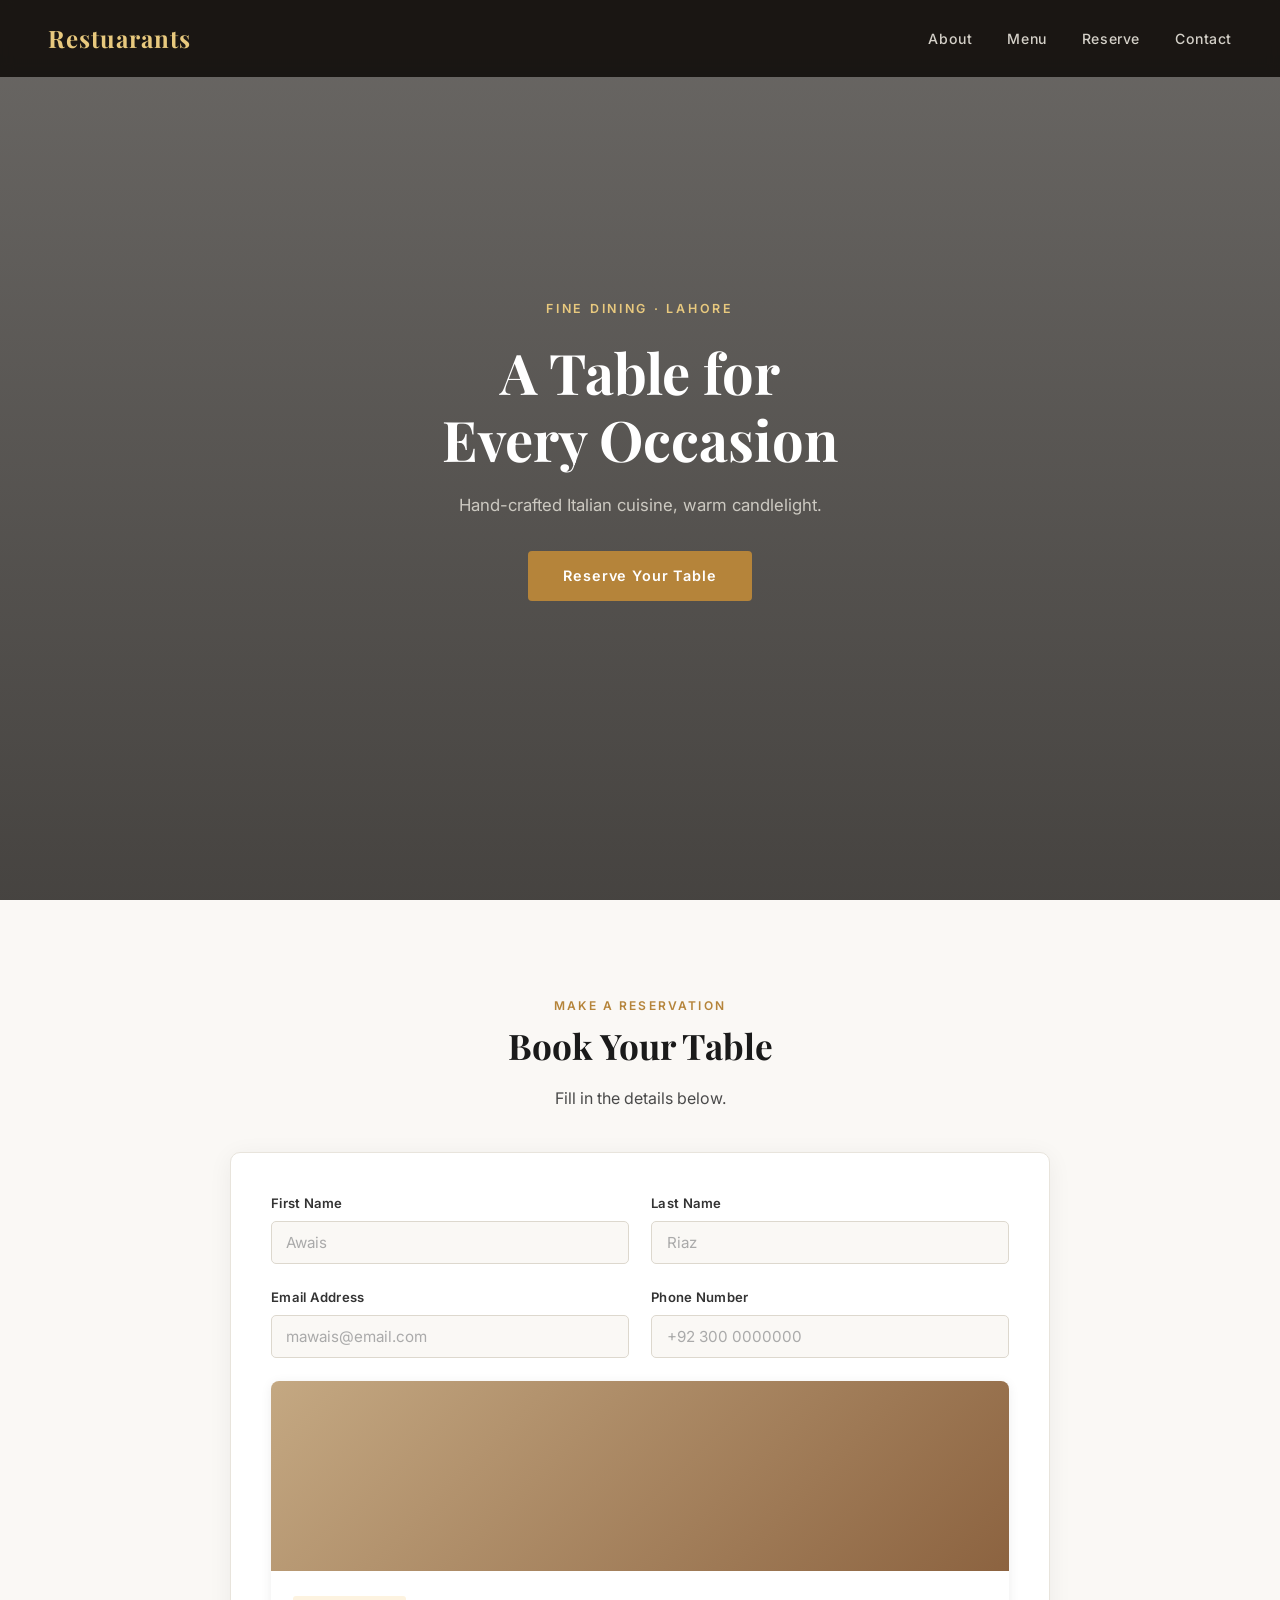
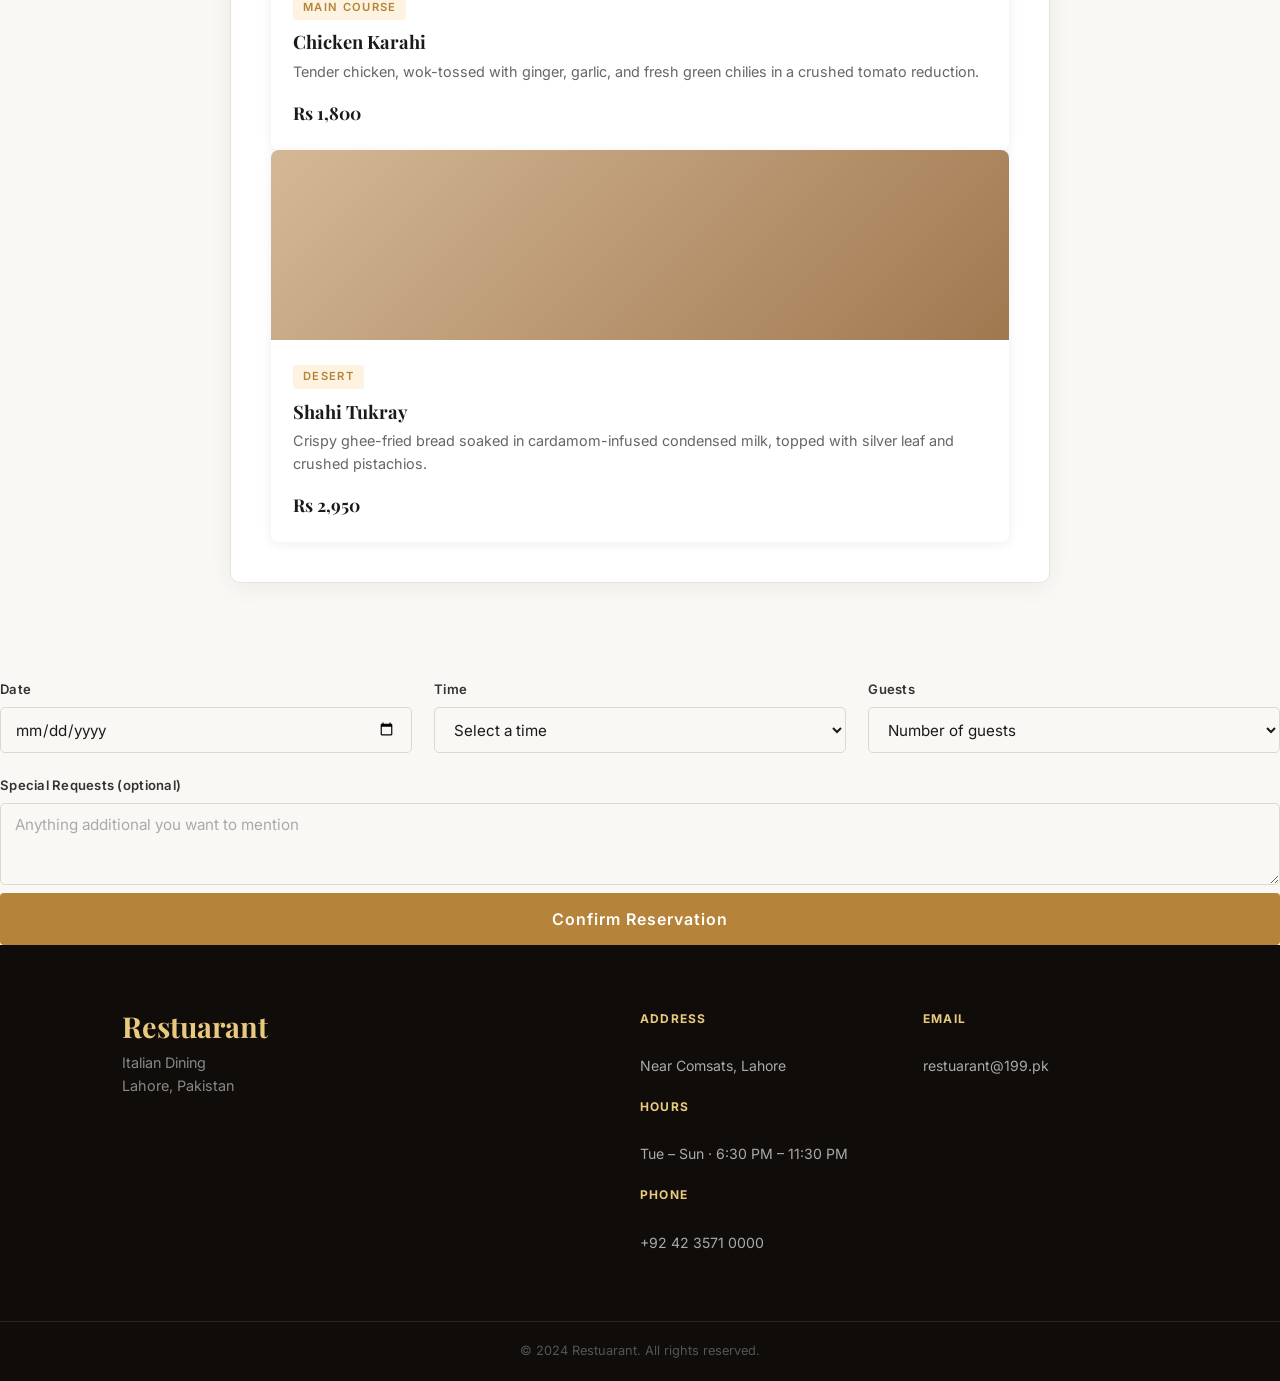
==== commit 22ed7c9e: "added the desert in the menu" ====
--- a/index.html
+++ b/index.html
@@ -26,57 +26,10 @@
       <div class="hero-content">
         <p class="hero-eyebrow">Fine Dining · Lahore</p>
         <h1 class="hero-title">A Table for<br />Every Occasion</h1>
-        <p class="hero-subtitle">Comfort on a plate, memories served daily.</p>
+        <p class="hero-subtitle">
+          Hand-crafted Italian cuisine, warm candlelight.
+        </p>
         <a href="#booking" class="btn-primary">Reserve Your Table</a>
-      </div>
-    </section>
-
-    <!-- menu section -->
-
-    <section class="menu" id="menu">
-      <div class="container">
-        <span class="section-label center">From the Kitchen</span>
-        <h2 class="center">Tonight's Highlights</h2>
-        <div class="menu-grid">
-          <div class="menu-card">
-            <div class="menu-img menu-img-1"></div>
-            <div class="menu-info">
-              <span class="menu-tag">Main Course</span>
-              <h3>Mutton Biryani</h3>
-              <p>
-                Aged basmati rice layered with saffron, fresh mint, and
-                melt-in-your-mouth spiced mutton.
-              </p>
-              <span class="menu-price">Rs 1,400</span>
-            </div>
-          </div>
-
-          <div class="menu-card">
-            <div class="menu-img menu-img-2"></div>
-            <div class="menu-info">
-              <span class="menu-tag">Main Course</span>
-              <h3>Chicken Karahi</h3>
-              <p>
-                Tender chicken, wok-tossed with ginger, garlic, and fresh green
-                chilies in a crushed tomato reduction.
-              </p>
-              <span class="menu-price">Rs 1,800</span>
-            </div>
-          </div>
-
-          <div class="menu-card">
-            <div class="menu-img menu-img-3"></div>
-            <div class="menu-info">
-              <span class="menu-tag">Main course</span>
-              <h3>Beef Nihari</h3>
-              <p>
-                12-hour slow-cooked beef shank in a deeply fragrant, spiced
-                bone-marrow reduction.
-              </p>
-              <span class="menu-price">Rs 2,950</span>
-            </div>
-          </div>
-        </div>
       </div>
     </section>
 
@@ -108,6 +61,34 @@
               <input type="tel" id="phone" placeholder="+92 300 0000000" />
             </div>
           </div>
+
+          <div class="menu-card">
+            <div class="menu-img menu-img-2"></div>
+            <div class="menu-info">
+              <span class="menu-tag">Main Course</span>
+              <h3>Chicken Karahi</h3>
+              <p>
+                Tender chicken, wok-tossed with ginger, garlic, and fresh green
+                chilies in a crushed tomato reduction.
+              </p>
+              <span class="menu-price">Rs 1,800</span>
+            </div>
+          </div>
+
+          <div class="menu-card">
+            <div class="menu-img menu-img-3"></div>
+            <div class="menu-info">
+              <span class="menu-tag">Desert</span>
+              <h3>Shahi Tukray</h3>
+              <p>
+                Crispy ghee-fried bread soaked in cardamom-infused condensed milk, topped with silver leaf and crushed pistachios.
+              </p>
+              <span class="menu-price">Rs 2,950</span>
+            </div>
+          </div>
+        </div>
+      </div>
+    </section>
 
           <div class="form-row">
             <div class="form-group">
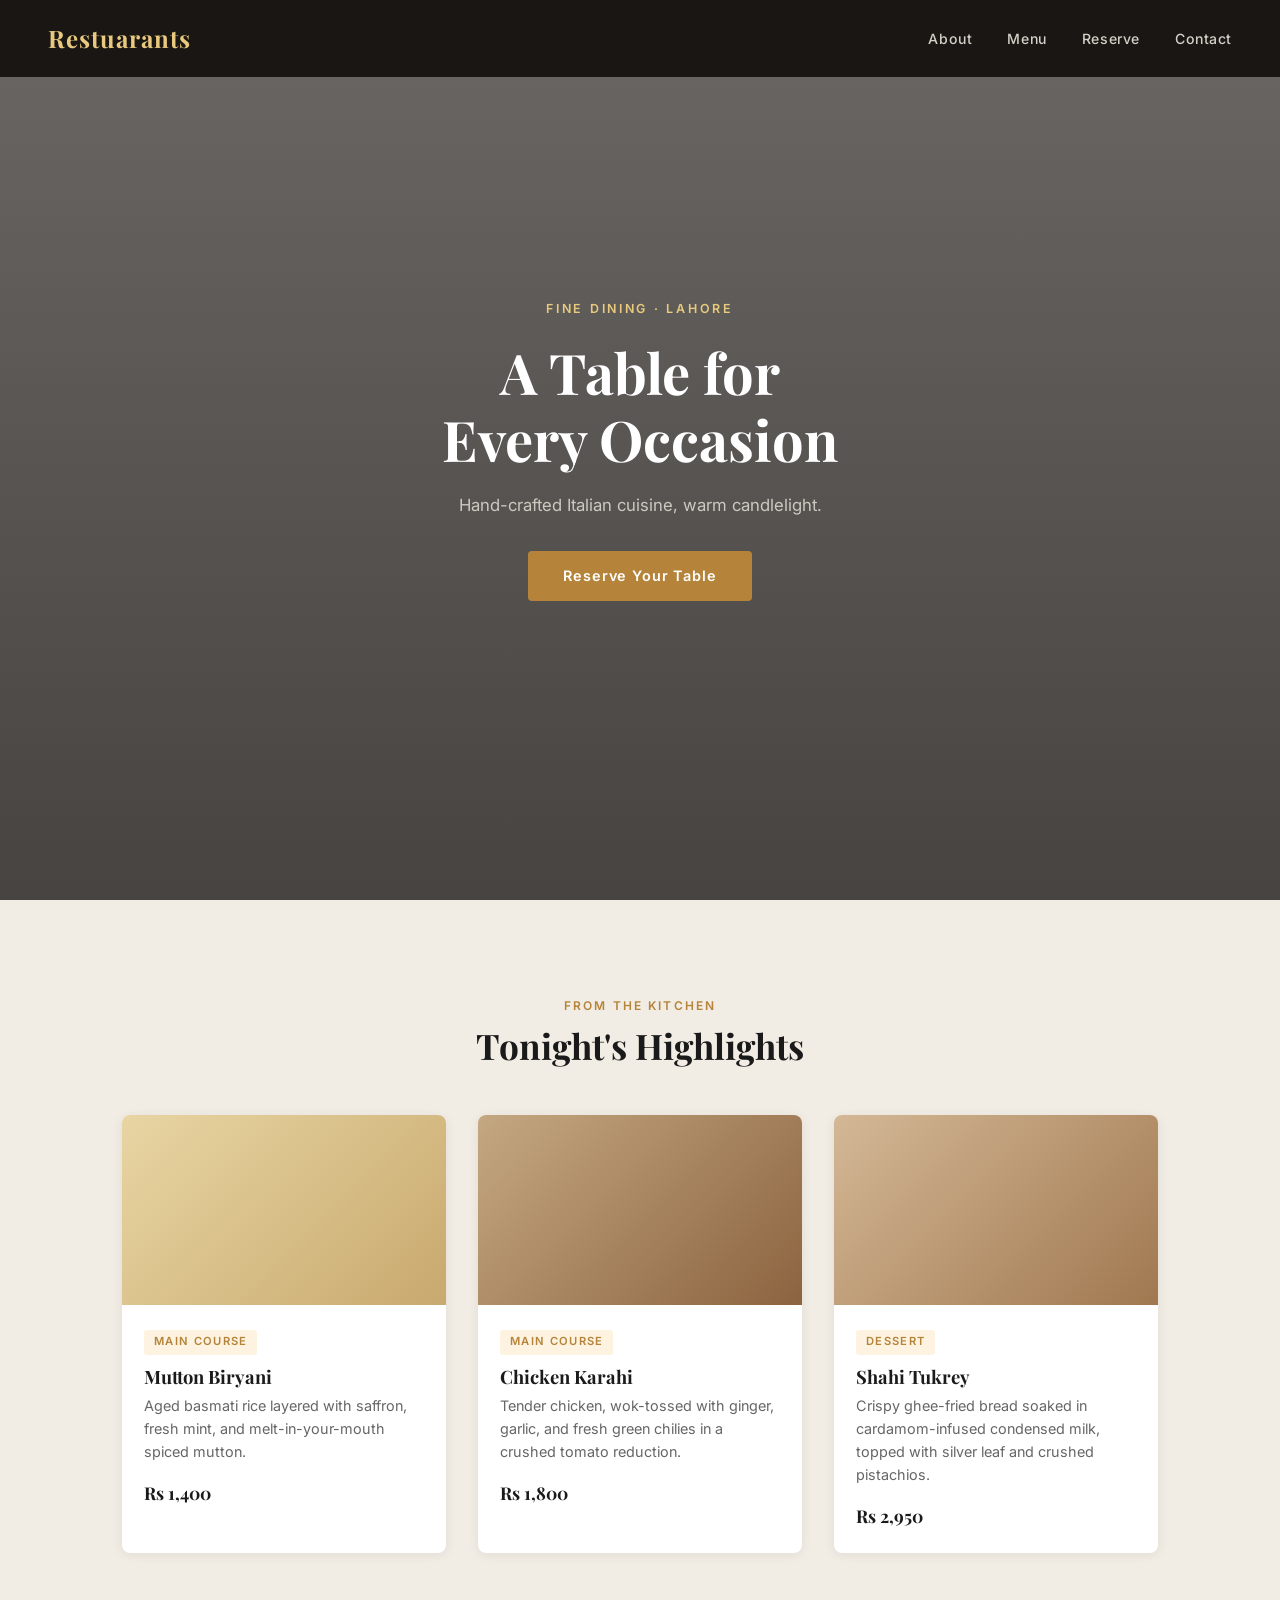
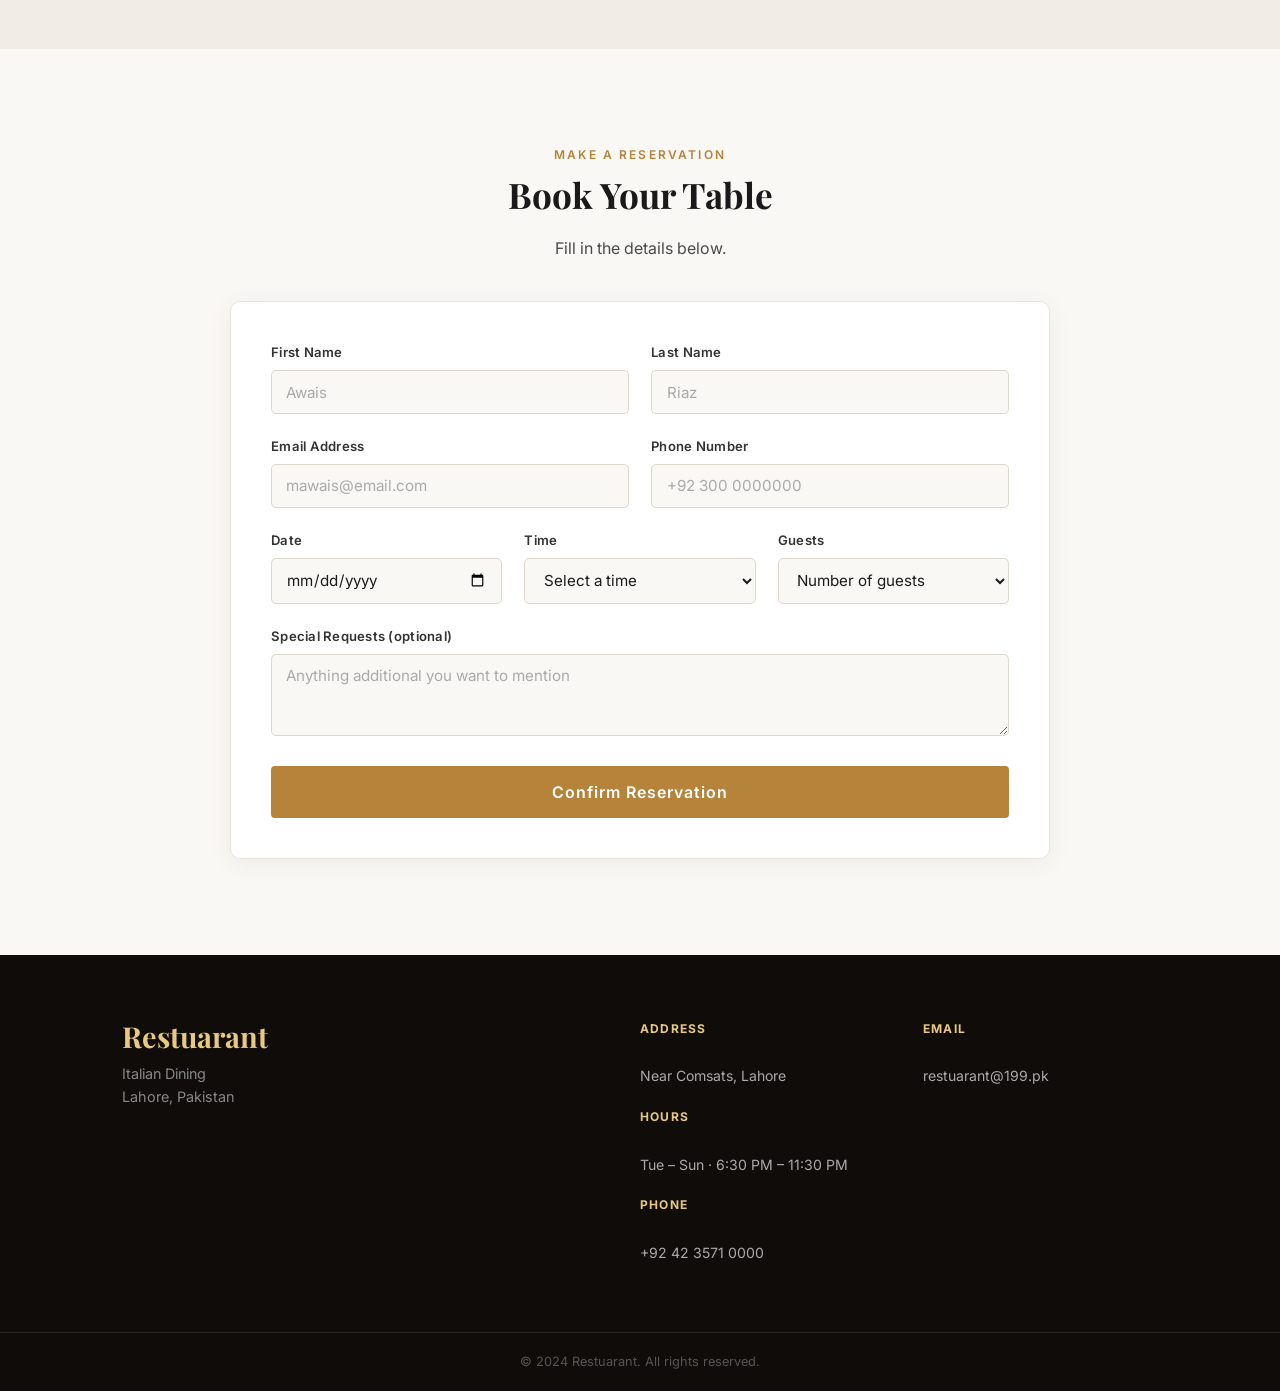
==== commit 30701d96: "updated the layout of the menu section" ====
--- a/index.html
+++ b/index.html
@@ -33,6 +33,55 @@
       </div>
     </section>
 
+    <!-- menu section -->
+
+    <section class="menu" id="menu">
+      <div class="container">
+        <span class="section-label center">From the Kitchen</span>
+        <h2 class="center">Tonight's Highlights</h2>
+        <div class="menu-grid">
+          <div class="menu-card">
+            <div class="menu-img menu-img-1"></div>
+            <div class="menu-info">
+              <span class="menu-tag">Main Course</span>
+              <h3>Mutton Biryani</h3>
+              <p>
+                Aged basmati rice layered with saffron, fresh mint, and
+                melt-in-your-mouth spiced mutton.
+              </p>
+              <span class="menu-price">Rs 1,400</span>
+            </div>
+          </div>
+
+          <div class="menu-card">
+            <div class="menu-img menu-img-2"></div>
+            <div class="menu-info">
+              <span class="menu-tag">Main Course</span>
+              <h3>Chicken Karahi</h3>
+              <p>
+                Tender chicken, wok-tossed with ginger, garlic, and fresh green
+                chilies in a crushed tomato reduction.
+              </p>
+              <span class="menu-price">Rs 1,800</span>
+            </div>
+          </div>
+
+          <div class="menu-card">
+            <div class="menu-img menu-img-3"></div>
+            <div class="menu-info">
+              <span class="menu-tag">Dessert</span>
+              <h3>Shahi Tukrey</h3>
+              <p>
+                Crispy ghee-fried bread soaked in cardamom-infused condensed
+                milk, topped with silver leaf and crushed pistachios.
+              </p>
+              <span class="menu-price">Rs 2,950</span>
+            </div>
+          </div>
+        </div>
+      </div>
+    </section>
+
     <section class="booking" id="booking">
       <div class="container">
         <span class="section-label center">Make a Reservation</span>
@@ -61,34 +110,6 @@
               <input type="tel" id="phone" placeholder="+92 300 0000000" />
             </div>
           </div>
-
-          <div class="menu-card">
-            <div class="menu-img menu-img-2"></div>
-            <div class="menu-info">
-              <span class="menu-tag">Main Course</span>
-              <h3>Chicken Karahi</h3>
-              <p>
-                Tender chicken, wok-tossed with ginger, garlic, and fresh green
-                chilies in a crushed tomato reduction.
-              </p>
-              <span class="menu-price">Rs 1,800</span>
-            </div>
-          </div>
-
-          <div class="menu-card">
-            <div class="menu-img menu-img-3"></div>
-            <div class="menu-info">
-              <span class="menu-tag">Desert</span>
-              <h3>Shahi Tukray</h3>
-              <p>
-                Crispy ghee-fried bread soaked in cardamom-infused condensed milk, topped with silver leaf and crushed pistachios.
-              </p>
-              <span class="menu-price">Rs 2,950</span>
-            </div>
-          </div>
-        </div>
-      </div>
-    </section>
 
           <div class="form-row">
             <div class="form-group">
